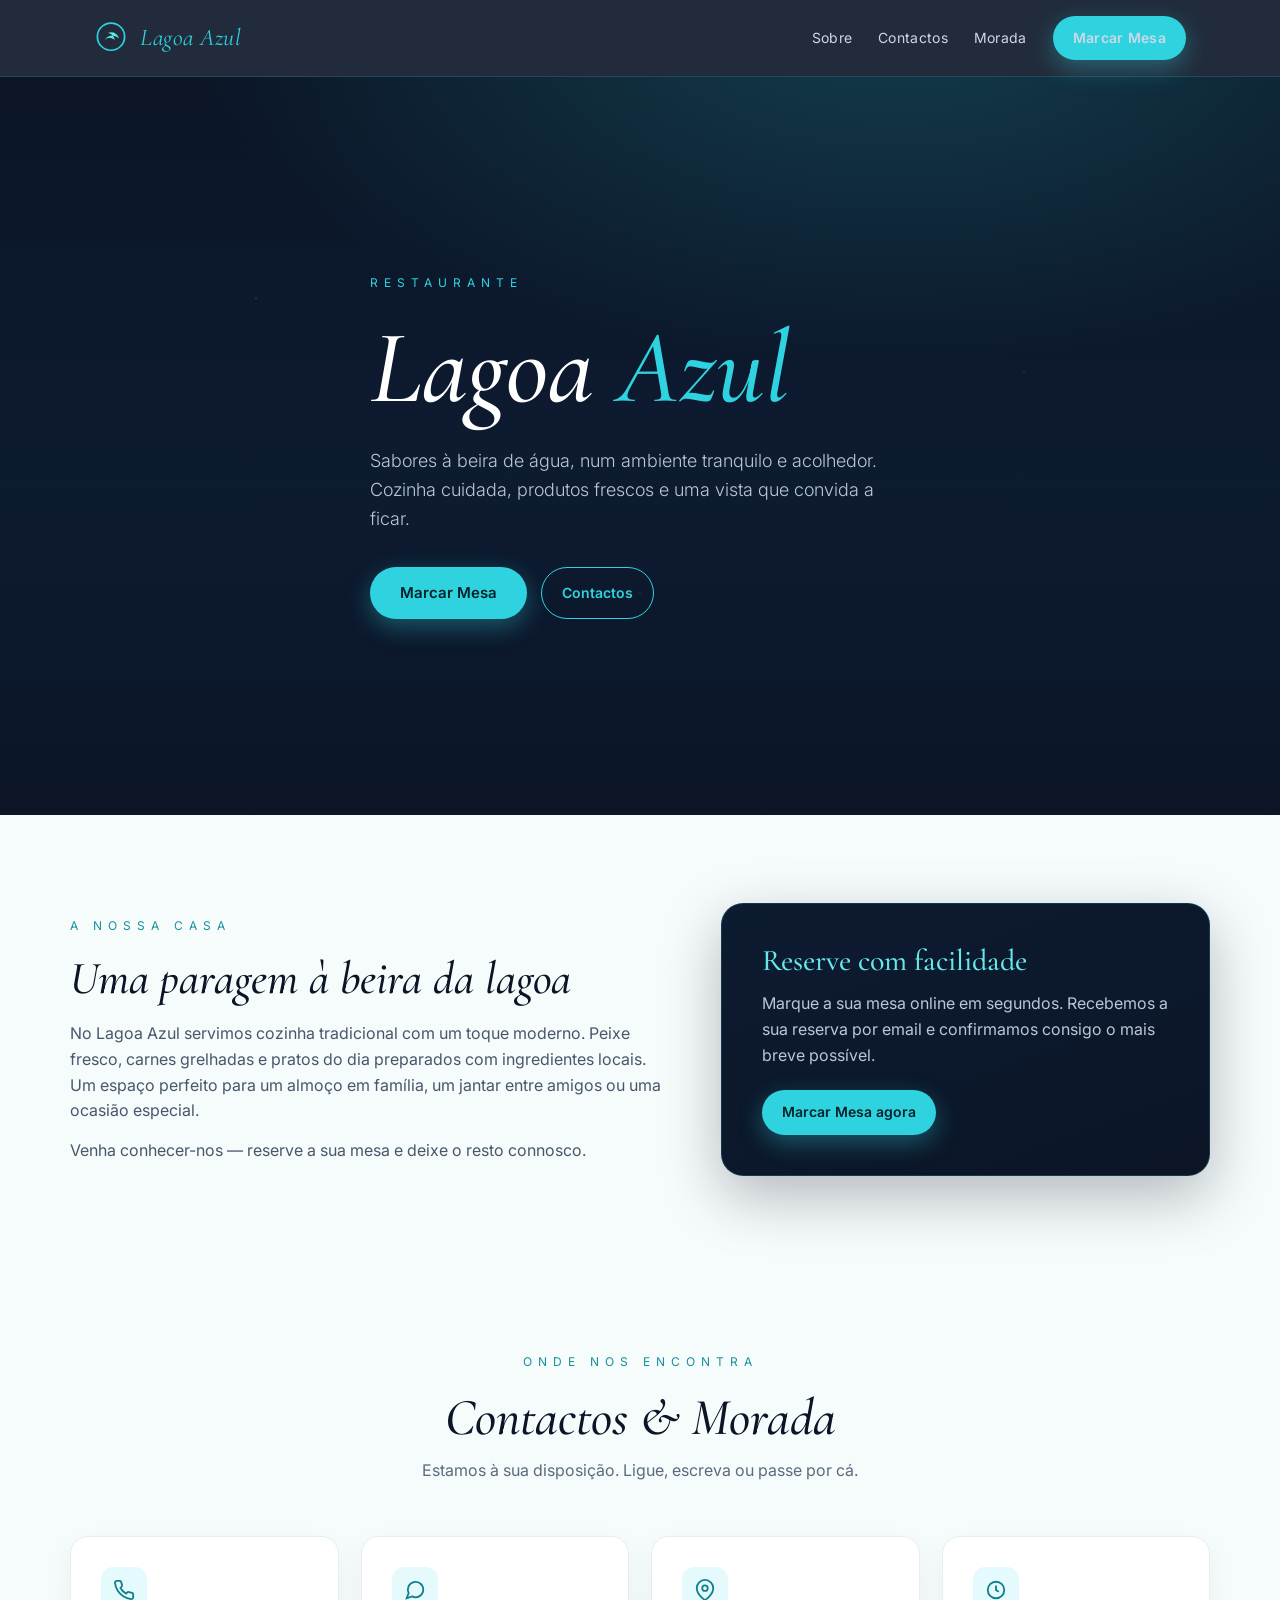
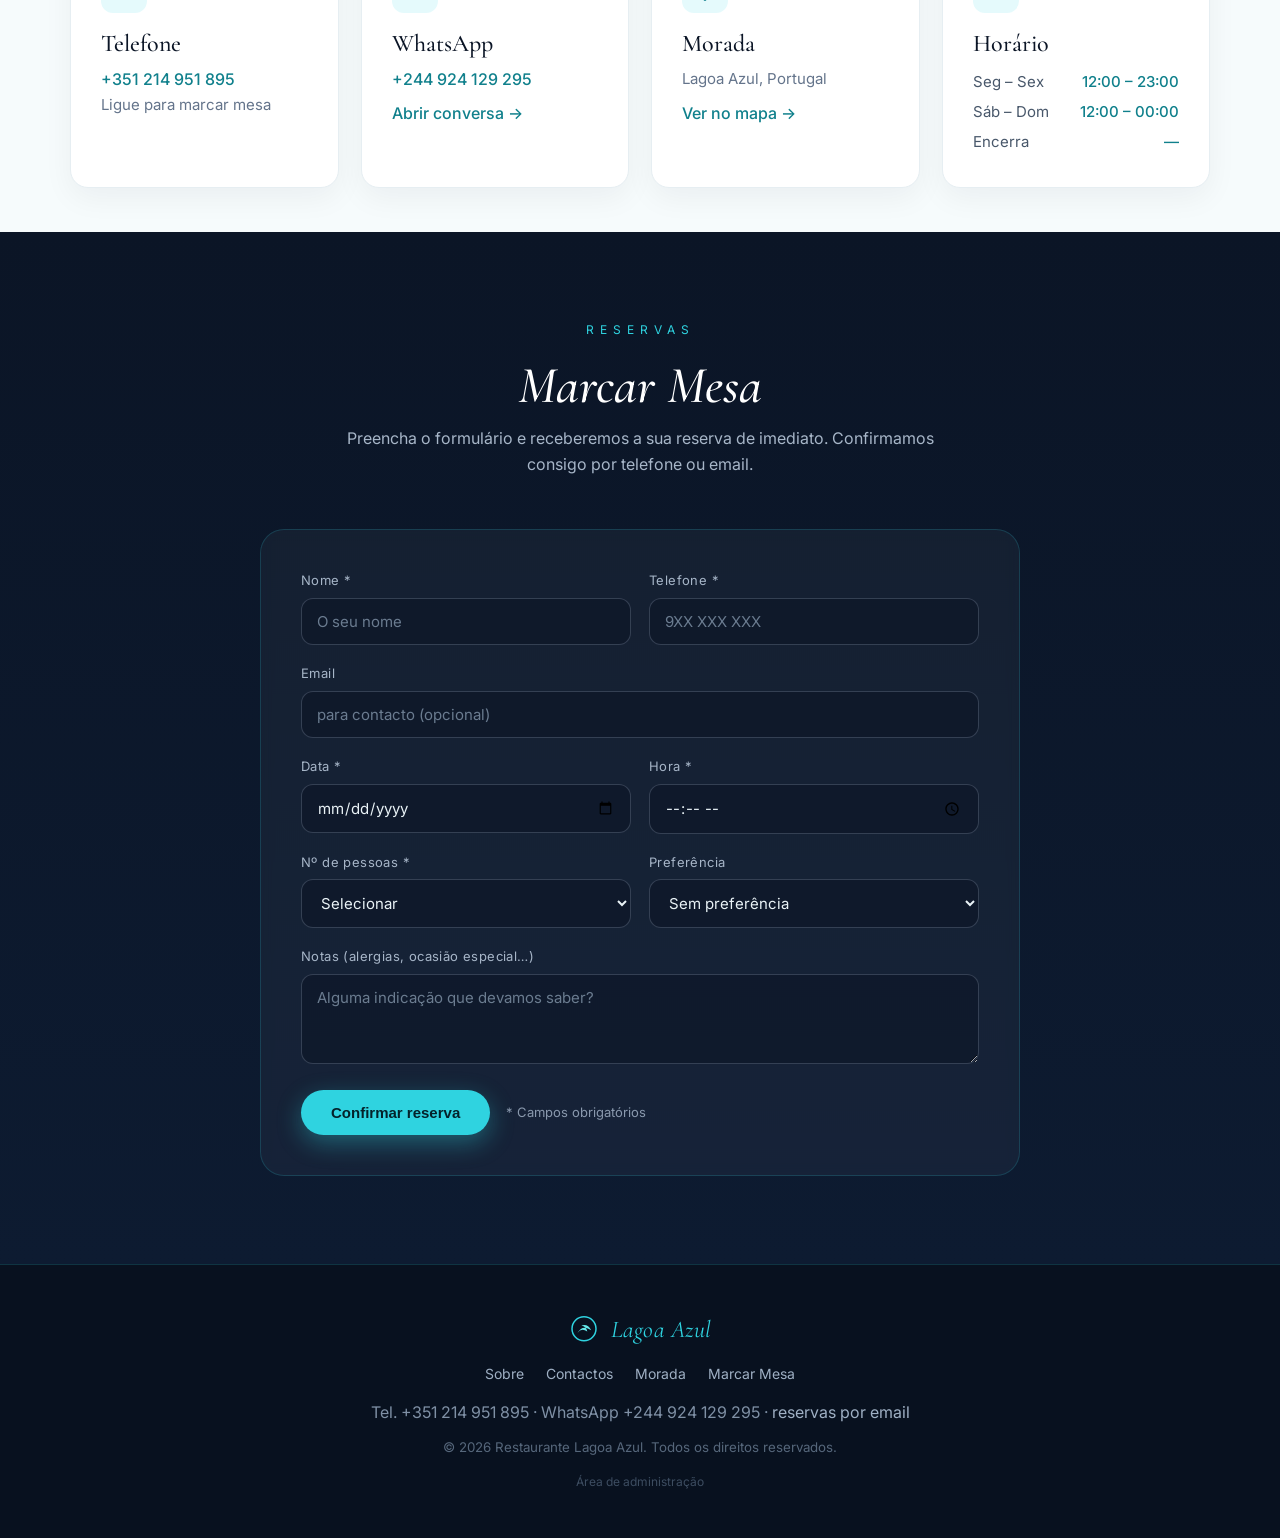
==== index.html @ 48725ce4 "Separate phone (reservations) and WhatsApp contacts - Telefone: +351 214 951 895 (ligar para marcar " ====
<!DOCTYPE html>
<html lang="pt">
<head>
  <meta charset="utf-8">
  <meta name="viewport" content="width=device-width, initial-scale=1">
  <title>Lagoa Azul · Restaurante</title>
  <meta name="description" content="Restaurante Lagoa Azul — cozinha, contactos, morada e reserva de mesa online.">
  <link rel="preconnect" href="https://fonts.googleapis.com">
  <link rel="preconnect" href="https://fonts.gstatic.com" crossorigin>
  <link href="https://fonts.googleapis.com/css2?family=Cormorant+Garamond:ital,wght@0,400;0,500;0,600;1,400;1,500&family=Inter:wght@300;400;500;600&display=swap" rel="stylesheet">
  <style>
    :root {
      --navy: #0b1526;
      --navy-2: #10203a;
      --cyan: #2fd3e0;
      --cyan-soft: #64e9eb;
      --slate: #8a99ae;
      --paper: #f6fbfc;
      --ink: #0b1526;
      --line: rgba(47, 211, 224, 0.18);
      --shadow: 0 20px 60px rgba(3, 12, 26, 0.28);
    }
    * { margin: 0; padding: 0; box-sizing: border-box; }
    html { scroll-behavior: smooth; }
    body {
      font-family: 'Inter', -apple-system, BlinkMacSystemFont, sans-serif;
      color: var(--ink);
      background: var(--paper);
      line-height: 1.6;
      -webkit-font-smoothing: antialiased;
    }
    h1, h2, h3 { font-family: 'Cormorant Garamond', Georgia, serif; font-weight: 500; line-height: 1.1; }
    a { color: inherit; }
    img { max-width: 100%; display: block; }

    /* Header / nav */
    header {
      position: sticky; top: 0; z-index: 50;
      background: rgba(11, 21, 38, 0.9);
      backdrop-filter: blur(10px);
      border-bottom: 1px solid var(--line);
    }
    .nav {
      max-width: 1140px; margin: 0 auto; padding: 16px 24px;
      display: flex; align-items: center; justify-content: space-between; gap: 16px;
    }
    .brand { display: flex; align-items: center; gap: 12px; color: #fff; text-decoration: none; }
    .brand .mark { width: 34px; height: 34px; flex: none; }
    .brand .name { font-family: 'Cormorant Garamond', serif; font-style: italic; font-size: 24px; color: var(--cyan); letter-spacing: .5px; }
    .nav-links { display: flex; align-items: center; gap: 26px; }
    .nav-links a { color: #cdd8e6; text-decoration: none; font-size: 14px; letter-spacing: .3px; transition: color .2s; }
    .nav-links a:hover { color: var(--cyan-soft); }
    .btn {
      display: inline-flex; align-items: center; justify-content: center; gap: 8px;
      background: var(--cyan); color: #04222a; text-decoration: none;
      padding: 11px 20px; border-radius: 999px; font-weight: 600; font-size: 14px;
      border: none; cursor: pointer; transition: transform .15s ease, box-shadow .2s ease;
      box-shadow: 0 8px 24px rgba(47, 211, 224, 0.35);
    }
    .btn:hover { transform: translateY(-1px); box-shadow: 0 12px 30px rgba(47, 211, 224, 0.45); }
    .btn.ghost { background: transparent; color: var(--cyan); border: 1px solid var(--cyan); box-shadow: none; }
    .nav-toggle { display: none; background: none; border: 0; color: #fff; cursor: pointer; }

    /* Hero */
    .hero {
      position: relative; min-height: 82vh; display: flex; align-items: center;
      color: #eaf3f7; overflow: hidden;
      background:
        radial-gradient(1200px 600px at 70% -10%, rgba(47, 211, 224, 0.22), transparent 60%),
        linear-gradient(180deg, #0b1526 0%, #0d1b31 55%, #0b1526 100%);
    }
    .hero::after {
      content: ""; position: absolute; inset: 0; opacity: .5;
      background:
        radial-gradient(2px 2px at 20% 30%, rgba(255,255,255,.25), transparent),
        radial-gradient(2px 2px at 80% 40%, rgba(255,255,255,.18), transparent),
        radial-gradient(1.5px 1.5px at 50% 70%, rgba(100,233,235,.3), transparent);
    }
    .hero-inner { position: relative; z-index: 2; max-width: 1140px; margin: 0 auto; padding: 80px 24px; }
    .kicker { text-transform: uppercase; letter-spacing: 6px; font-size: 12px; color: var(--cyan); margin-bottom: 18px; }
    .hero h1 { font-size: clamp(48px, 9vw, 104px); font-style: italic; color: #fff; }
    .hero h1 span { color: var(--cyan); }
    .hero p { max-width: 540px; margin: 22px 0 34px; color: #b9c7d8; font-size: 18px; font-weight: 300; }
    .hero-actions { display: flex; gap: 14px; flex-wrap: wrap; }

    /* Sections */
    section { padding: 88px 24px; }
    .wrap { max-width: 1140px; margin: 0 auto; }
    .section-title { text-align: center; margin-bottom: 12px; }
    .section-title .kicker { color: #17919c; }
    .section-title h2 { font-size: clamp(34px, 5vw, 52px); font-style: italic; }
    .section-sub { text-align: center; color: #5b6b7d; max-width: 620px; margin: 0 auto 52px; }

    /* About */
    .about { display: grid; grid-template-columns: 1.1fr .9fr; gap: 54px; align-items: center; }
    .about-card {
      background: linear-gradient(160deg, #0d1b31, #0b1526); color: #dbe6f0;
      border-radius: 22px; padding: 40px; box-shadow: var(--shadow); border: 1px solid var(--line);
    }
    .about-card h3 { color: var(--cyan-soft); font-size: 30px; margin-bottom: 14px; }
    .about p { color: #48576a; }
    .about h2 { font-size: clamp(30px, 4.5vw, 46px); font-style: italic; margin-bottom: 18px; }

    /* Info cards (contactos / morada / horário) */
    .cards { display: grid; grid-template-columns: repeat(4, 1fr); gap: 22px; }
    .card {
      background: #fff; border: 1px solid #e6eef2; border-radius: 18px; padding: 30px;
      box-shadow: 0 10px 30px rgba(11, 21, 38, 0.05); transition: transform .2s, box-shadow .2s;
    }
    .card:hover { transform: translateY(-4px); box-shadow: 0 18px 40px rgba(11, 21, 38, 0.1); }
    .card .ic {
      width: 46px; height: 46px; border-radius: 12px; display: grid; place-items: center;
      background: rgba(47, 211, 224, 0.12); color: #10808c; margin-bottom: 18px;
    }
    .card h3 { font-size: 24px; margin-bottom: 10px; color: var(--ink); }
    .card a { color: #10808c; text-decoration: none; font-weight: 500; }
    .card a:hover { text-decoration: underline; }
    .card .muted { color: #64748b; font-size: 15px; }
    .hours-row { display: flex; justify-content: space-between; font-size: 15px; color: #48576a; padding: 3px 0; }
    .hours-row span:last-child { color: #10808c; font-weight: 500; }

    /* Reservation */
    #reservar { background: linear-gradient(180deg, #0b1526, #0d1b31); color: #eaf3f7; }
    #reservar .section-title h2 { color: #fff; }
    #reservar .section-title .kicker { color: var(--cyan); }
    #reservar .section-sub { color: #a7b6c8; }
    .form-shell {
      max-width: 760px; margin: 0 auto; background: rgba(255,255,255,0.04);
      border: 1px solid var(--line); border-radius: 24px; padding: 40px; backdrop-filter: blur(6px);
    }
    .grid-2 { display: grid; grid-template-columns: 1fr 1fr; gap: 18px; }
    .field { margin-bottom: 18px; }
    .field label { display: block; font-size: 13px; letter-spacing: .4px; color: #a7b6c8; margin-bottom: 7px; }
    .field input, .field select, .field textarea {
      width: 100%; padding: 13px 15px; border-radius: 12px; border: 1px solid rgba(138,153,174,.3);
      background: rgba(11, 21, 38, 0.55); color: #eaf3f7; font-family: inherit; font-size: 15px;
      transition: border-color .2s, box-shadow .2s;
    }
    .field input:focus, .field select:focus, .field textarea:focus {
      outline: none; border-color: var(--cyan); box-shadow: 0 0 0 3px rgba(47,211,224,.15);
    }
    .field textarea { resize: vertical; min-height: 90px; }
    .field input::placeholder, .field textarea::placeholder { color: #6b7c90; }
    .field select option { color: #0b1526; }
    .form-actions { margin-top: 8px; display: flex; align-items: center; gap: 16px; flex-wrap: wrap; }
    .btn.block { padding: 14px 30px; font-size: 15px; }
    .form-note { font-size: 13px; color: #8a99ae; }
    .form-msg { margin-top: 18px; padding: 14px 18px; border-radius: 12px; font-size: 14px; display: none; }
    .form-msg.ok { display: block; background: rgba(47,211,224,.12); border: 1px solid rgba(47,211,224,.4); color: #b8f4f8; }
    .form-msg.err { display: block; background: rgba(255,138,128,.1); border: 1px solid rgba(255,138,128,.4); color: #ffb4ab; }

    /* Footer */
    footer { background: #08111f; color: #7f90a5; padding: 46px 24px; text-align: center; border-top: 1px solid var(--line); }
    footer .brand { justify-content: center; margin-bottom: 14px; }
    footer .fnav { display: flex; gap: 22px; justify-content: center; flex-wrap: wrap; margin: 14px 0; }
    footer .fnav a { color: #9fb0c4; text-decoration: none; font-size: 14px; }
    footer .fnav a:hover { color: var(--cyan-soft); }
    footer small { display: block; margin-top: 12px; color: #56677b; }
    footer .admin-link { color: #3d4d61; font-size: 12px; text-decoration: none; }

    @media (max-width: 1080px) {
      .cards { grid-template-columns: repeat(2, 1fr); }
    }
    @media (max-width: 880px) {
      .about { grid-template-columns: 1fr; }
      .cards { grid-template-columns: 1fr; }
      .nav-links { display: none; }
      .nav-toggle { display: block; }
      .nav-links.open {
        display: flex; position: absolute; top: 66px; left: 0; right: 0; flex-direction: column;
        gap: 18px; padding: 22px 24px; background: rgba(11,21,38,.98); border-bottom: 1px solid var(--line);
      }
      .grid-2 { grid-template-columns: 1fr; }
      section { padding: 64px 20px; }
    }
  </style>
</head>
<body>
  <header>
    <nav class="nav">
      <a class="brand" href="#top" aria-label="Lagoa Azul">
        <svg class="mark" viewBox="0 0 100 100" xmlns="http://www.w3.org/2000/svg" aria-hidden="true">
          <circle cx="50" cy="46" r="40" fill="none" stroke="#2fd3e0" stroke-width="5"></circle>
          <path d="M28 60 q18 -30 46 -9 q-11 -23 -33 -16 q17 3 20 20 q-20 -13 -33 5z" fill="#64e9eb"></path>
        </svg>
        <span class="name">Lagoa Azul</span>
      </a>
      <div class="nav-links" id="navLinks">
        <a href="#sobre">Sobre</a>
        <a href="#contactos">Contactos</a>
        <a href="#morada">Morada</a>
        <a class="btn" href="#reservar">Marcar Mesa</a>
      </div>
      <button class="nav-toggle" id="navToggle" aria-label="Menu">
        <svg width="26" height="26" viewBox="0 0 24 24" fill="none" stroke="currentColor" stroke-width="2"><path d="M3 6h18M3 12h18M3 18h18"/></svg>
      </button>
    </nav>
  </header>

  <a id="top"></a>

  <!-- Hero -->
  <div class="hero">
    <div class="hero-inner">
      <div class="kicker">Restaurante</div>
      <h1>Lagoa <span>Azul</span></h1>
      <p>Sabores à beira de água, num ambiente tranquilo e acolhedor. Cozinha cuidada, produtos frescos e uma vista que convida a ficar.</p>
      <div class="hero-actions">
        <a class="btn block" href="#reservar">Marcar Mesa</a>
        <a class="btn ghost" href="#contactos">Contactos</a>
      </div>
    </div>
  </div>

  <!-- Sobre -->
  <section id="sobre">
    <div class="wrap about">
      <div>
        <div class="kicker" style="color:#17919c;">A nossa casa</div>
        <h2>Uma paragem à beira da lagoa</h2>
        <p>No Lagoa Azul servimos cozinha tradicional com um toque moderno. Peixe fresco, carnes grelhadas e pratos do dia preparados com ingredientes locais. Um espaço perfeito para um almoço em família, um jantar entre amigos ou uma ocasião especial.</p>
        <p style="margin-top:14px;">Venha conhecer-nos — reserve a sua mesa e deixe o resto connosco.</p>
      </div>
      <div class="about-card">
        <h3>Reserve com facilidade</h3>
        <p style="color:#b9c7d8;">Marque a sua mesa online em segundos. Recebemos a sua reserva por email e confirmamos consigo o mais breve possível.</p>
        <a class="btn" style="margin-top:22px;" href="#reservar">Marcar Mesa agora</a>
      </div>
    </div>
  </section>

  <!-- Contactos + Morada + Horário -->
  <section id="contactos" style="padding-bottom:44px;">
    <div class="wrap">
      <div class="section-title">
        <div class="kicker">Onde nos encontra</div>
        <h2>Contactos &amp; Morada</h2>
      </div>
      <p class="section-sub">Estamos à sua disposição. Ligue, escreva ou passe por cá.</p>
      <div class="cards">
        <div class="card">
          <div class="ic"><svg width="22" height="22" viewBox="0 0 24 24" fill="none" stroke="currentColor" stroke-width="2"><path d="M22 16.9v3a2 2 0 0 1-2.2 2 19.8 19.8 0 0 1-8.6-3 19.5 19.5 0 0 1-6-6 19.8 19.8 0 0 1-3-8.6A2 2 0 0 1 4.1 2h3a2 2 0 0 1 2 1.7c.1.9.4 1.8.7 2.7a2 2 0 0 1-.5 2.1L8.1 9.9a16 16 0 0 0 6 6l1.4-1.2a2 2 0 0 1 2.1-.5c.9.3 1.8.6 2.7.7a2 2 0 0 1 1.7 2z"/></svg></div>
          <h3>Telefone</h3>
          <p><a href="tel:+351214951895">+351 214 951 895</a></p>
          <p class="muted">Ligue para marcar mesa</p>
        </div>
        <div class="card">
          <div class="ic"><svg width="22" height="22" viewBox="0 0 24 24" fill="none" stroke="currentColor" stroke-width="2"><path d="M21 11.5a8.4 8.4 0 0 1-12.2 7.5L3 21l2.1-5.6A8.4 8.4 0 1 1 21 11.5z"/></svg></div>
          <h3>WhatsApp</h3>
          <p><a href="https://wa.me/244924129295" target="_blank" rel="noopener">+244 924 129 295</a></p>
          <p style="margin-top:8px;"><a href="https://wa.me/244924129295?text=Ol%C3%A1%2C%20gostaria%20de%20marcar%20uma%20mesa%20no%20Lagoa%20Azul." target="_blank" rel="noopener">Abrir conversa →</a></p>
        </div>
        <div class="card" id="morada">
          <div class="ic"><svg width="22" height="22" viewBox="0 0 24 24" fill="none" stroke="currentColor" stroke-width="2"><path d="M21 10c0 7-9 13-9 13s-9-6-9-13a9 9 0 0 1 18 0z"/><circle cx="12" cy="10" r="3"/></svg></div>
          <h3>Morada</h3>
          <p class="muted" id="addressText">Lagoa Azul, Portugal</p>
          <p style="margin-top:10px;"><a id="mapLink" href="https://www.google.com/maps/search/?api=1&query=Restaurante+Lagoa+Azul" target="_blank" rel="noopener">Ver no mapa →</a></p>
        </div>
        <div class="card">
          <div class="ic"><svg width="22" height="22" viewBox="0 0 24 24" fill="none" stroke="currentColor" stroke-width="2"><circle cx="12" cy="12" r="9"/><path d="M12 7v5l3 2"/></svg></div>
          <h3>Horário</h3>
          <div class="hours-row"><span>Seg – Sex</span><span>12:00 – 23:00</span></div>
          <div class="hours-row"><span>Sáb – Dom</span><span>12:00 – 00:00</span></div>
          <div class="hours-row"><span>Encerra</span><span>—</span></div>
        </div>
      </div>
    </div>
  </section>

  <!-- Reservar -->
  <section id="reservar">
    <div class="wrap">
      <div class="section-title">
        <div class="kicker">Reservas</div>
        <h2>Marcar Mesa</h2>
      </div>
      <p class="section-sub">Preencha o formulário e receberemos a sua reserva de imediato. Confirmamos consigo por telefone ou email.</p>
      <div class="form-shell">
        <form id="reservaForm" novalidate>
          <div class="grid-2">
            <div class="field">
              <label for="nome">Nome *</label>
              <input type="text" id="nome" name="Nome" placeholder="O seu nome" required>
            </div>
            <div class="field">
              <label for="telefone">Telefone *</label>
              <input type="tel" id="telefone" name="Telefone" placeholder="9XX XXX XXX" required>
            </div>
          </div>
          <div class="field">
            <label for="email">Email</label>
            <input type="email" id="email" name="Email" placeholder="para contacto (opcional)">
          </div>
          <div class="grid-2">
            <div class="field">
              <label for="data">Data *</label>
              <input type="date" id="data" name="Data" required>
            </div>
            <div class="field">
              <label for="hora">Hora *</label>
              <input type="time" id="hora" name="Hora" required>
            </div>
          </div>
          <div class="grid-2">
            <div class="field">
              <label for="pessoas">Nº de pessoas *</label>
              <select id="pessoas" name="Pessoas" required>
                <option value="" disabled selected>Selecionar</option>
                <option>1</option><option>2</option><option>3</option><option>4</option>
                <option>5</option><option>6</option><option>7</option><option>8</option>
                <option>9</option><option>10</option><option>Mais de 10</option>
              </select>
            </div>
            <div class="field">
              <label for="zona">Preferência</label>
              <select id="zona" name="Preferencia">
                <option value="Sem preferência">Sem preferência</option>
                <option>Interior</option>
                <option>Esplanada / exterior</option>
              </select>
            </div>
          </div>
          <div class="field">
            <label for="notas">Notas (alergias, ocasião especial…)</label>
            <textarea id="notas" name="Notas" placeholder="Alguma indicação que devamos saber?"></textarea>
          </div>
          <div class="form-actions">
            <button type="submit" class="btn block" id="submitBtn">Confirmar reserva</button>
            <span class="form-note">* Campos obrigatórios</span>
          </div>
          <div class="form-msg" id="formMsg" role="status" aria-live="polite"></div>
        </form>
      </div>
    </div>
  </section>

  <footer>
    <div class="brand">
      <svg class="mark" style="width:30px;height:30px;" viewBox="0 0 100 100" xmlns="http://www.w3.org/2000/svg" aria-hidden="true">
        <circle cx="50" cy="46" r="40" fill="none" stroke="#2fd3e0" stroke-width="5"></circle>
        <path d="M28 60 q18 -30 46 -9 q-11 -23 -33 -16 q17 3 20 20 q-20 -13 -33 5z" fill="#64e9eb"></path>
      </svg>
      <span class="name">Lagoa Azul</span>
    </div>
    <div class="fnav">
      <a href="#sobre">Sobre</a>
      <a href="#contactos">Contactos</a>
      <a href="#morada">Morada</a>
      <a href="#reservar">Marcar Mesa</a>
    </div>
    <p>Tel. +351 214 951 895 · WhatsApp +244 924 129 295 · <a id="footerMail" href="#" style="color:#9fb0c4;text-decoration:none;">reservas por email</a></p>
    <small>© <span id="year"></span> Restaurante Lagoa Azul. Todos os direitos reservados.</small>
    <small><a class="admin-link" href="admin/">Área de administração</a></small>
  </footer>

  <script>
    // ---- Config -------------------------------------------------------------
    // Email de destino das reservas. O valor por defeito abaixo é o que vale
    // para TODOS os clientes. A página /admin pode guardar uma alteração
    // apenas neste browser (localStorage).
    var DEFAULT_RESERVATION_EMAIL = 'mariavcotter@gmail.com';

    function getReservationEmail() {
      try {
        var saved = localStorage.getItem('lagoaazul_reservation_email');
        if (saved && /\S+@\S+\.\S+/.test(saved)) return saved;
      } catch (e) {}
      return DEFAULT_RESERVATION_EMAIL;
    }

    // ---- Nav ----------------------------------------------------------------
    document.getElementById('navToggle').addEventListener('click', function () {
      document.getElementById('navLinks').classList.toggle('open');
    });
    document.querySelectorAll('#navLinks a').forEach(function (a) {
      a.addEventListener('click', function () {
        document.getElementById('navLinks').classList.remove('open');
      });
    });

    document.getElementById('year').textContent = new Date().getFullYear();
    document.getElementById('footerMail').href = 'mailto:' + getReservationEmail();

    // Data mínima = hoje
    var dataInput = document.getElementById('data');
    var today = new Date();
    var yyyy = today.getFullYear();
    var mm = String(today.getMonth() + 1).padStart(2, '0');
    var dd = String(today.getDate()).padStart(2, '0');
    dataInput.min = yyyy + '-' + mm + '-' + dd;

    // ---- Reserva form -------------------------------------------------------
    var form = document.getElementById('reservaForm');
    var msg = document.getElementById('formMsg');
    var submitBtn = document.getElementById('submitBtn');

    function showMsg(text, type) {
      msg.textContent = text;
      msg.className = 'form-msg ' + type;
    }

    form.addEventListener('submit', async function (e) {
      e.preventDefault();
      if (!form.checkValidity()) {
        form.reportValidity();
        return;
      }

      var email = getReservationEmail();
      var payload = {
        Nome: form.Nome.value.trim(),
        Telefone: form.Telefone.value.trim(),
        Email: form.Email.value.trim() || '(não indicado)',
        Data: form.Data.value,
        Hora: form.Hora.value,
        Pessoas: form.Pessoas.value,
        Preferencia: form.Preferencia.value,
        Notas: form.Notas.value.trim() || '(sem notas)',
        _subject: 'Nova reserva — Lagoa Azul (' + form.Nome.value.trim() + ')',
        _template: 'table',
        _captcha: 'false'
      };

      submitBtn.disabled = true;
      submitBtn.textContent = 'A enviar…';
      showMsg('', '');

      try {
        var res = await fetch('https://formsubmit.co/ajax/' + encodeURIComponent(email), {
          method: 'POST',
          headers: { 'Content-Type': 'application/json', 'Accept': 'application/json' },
          body: JSON.stringify(payload)
        });
        var out = await res.json();
        if (res.ok && (out.success === 'true' || out.success === true)) {
          showMsg('✓ Reserva enviada! Vamos confirmar consigo o mais breve possível. Obrigado.', 'ok');
          form.reset();
        } else {
          showMsg((out.message || 'Não foi possível enviar a reserva agora.') +
            ' Se o problema persistir, ligue para +351 214 951 895.', 'err');
        }
      } catch (err) {
        showMsg('Não foi possível enviar a reserva. Verifique a ligação à internet ou ligue para +351 214 951 895.', 'err');
      } finally {
        submitBtn.disabled = false;
        submitBtn.textContent = 'Confirmar reserva';
      }
    });
  </script>
</body>
</html>
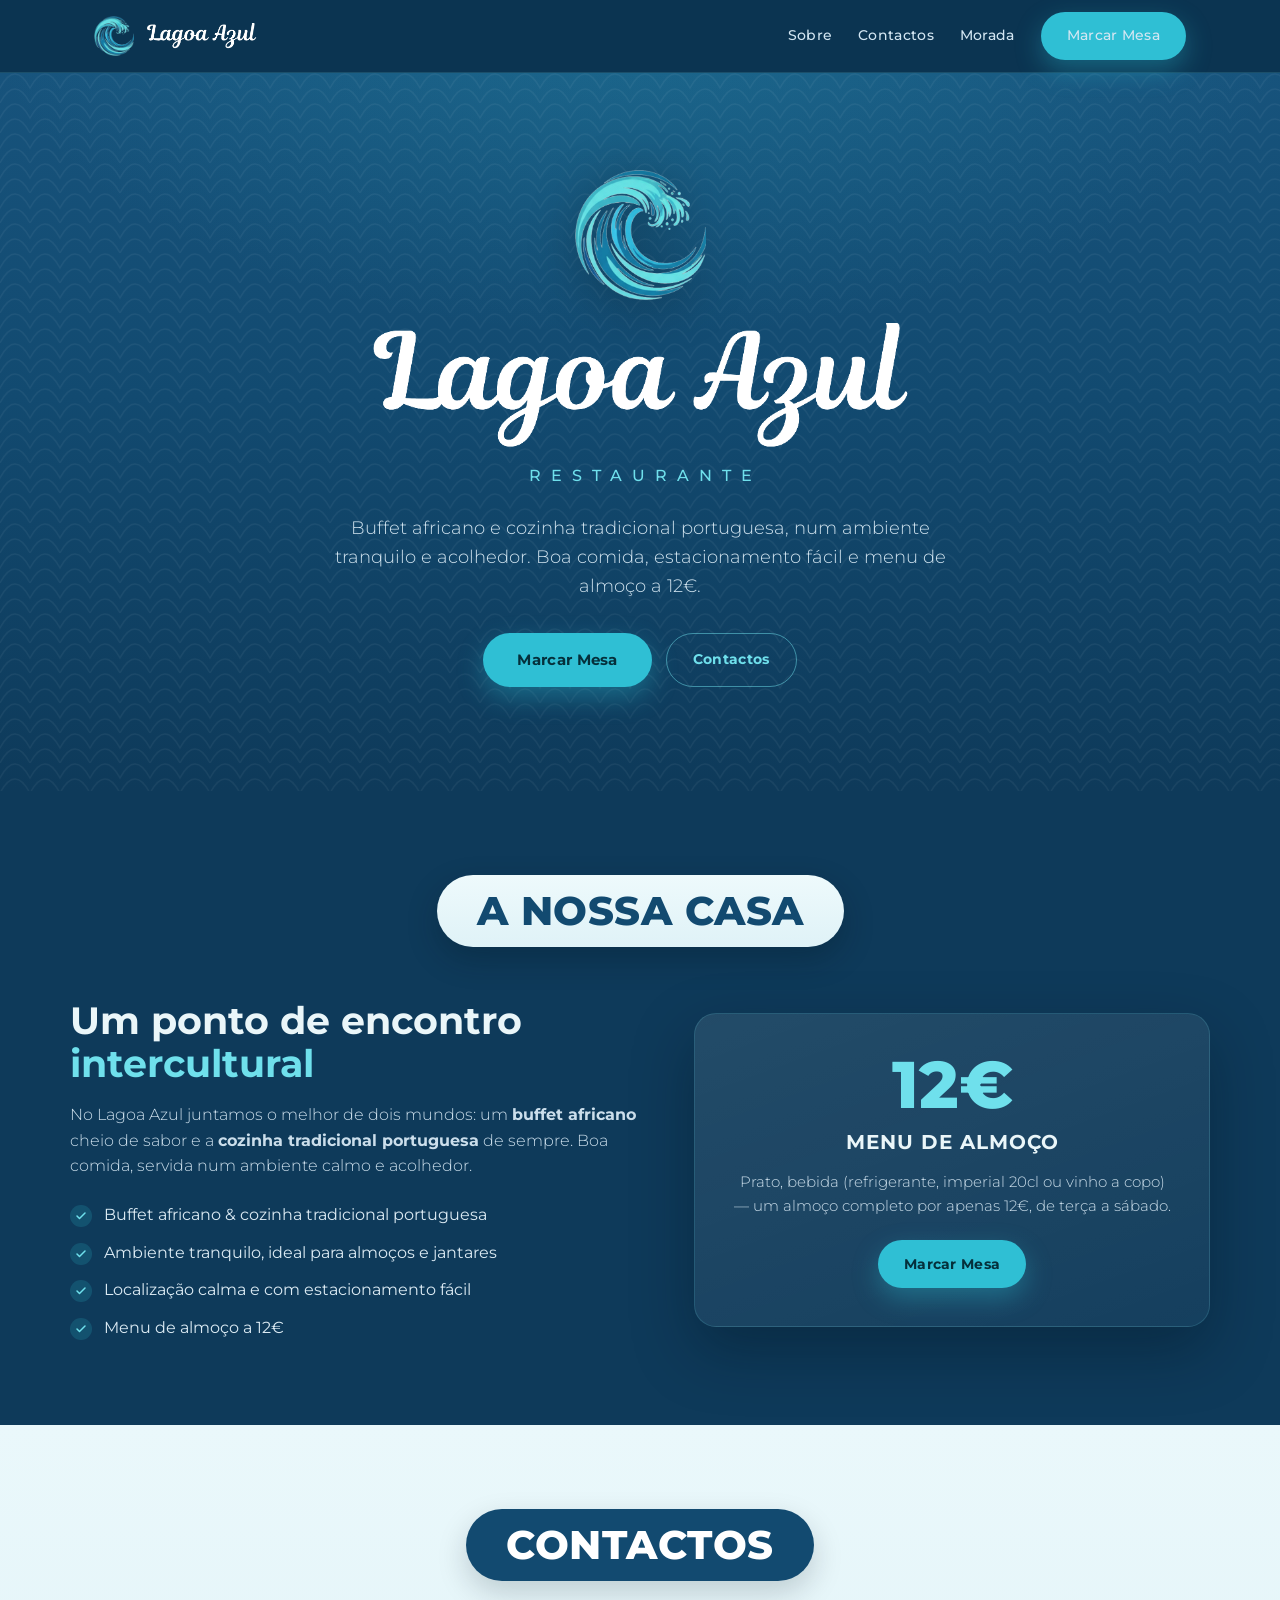
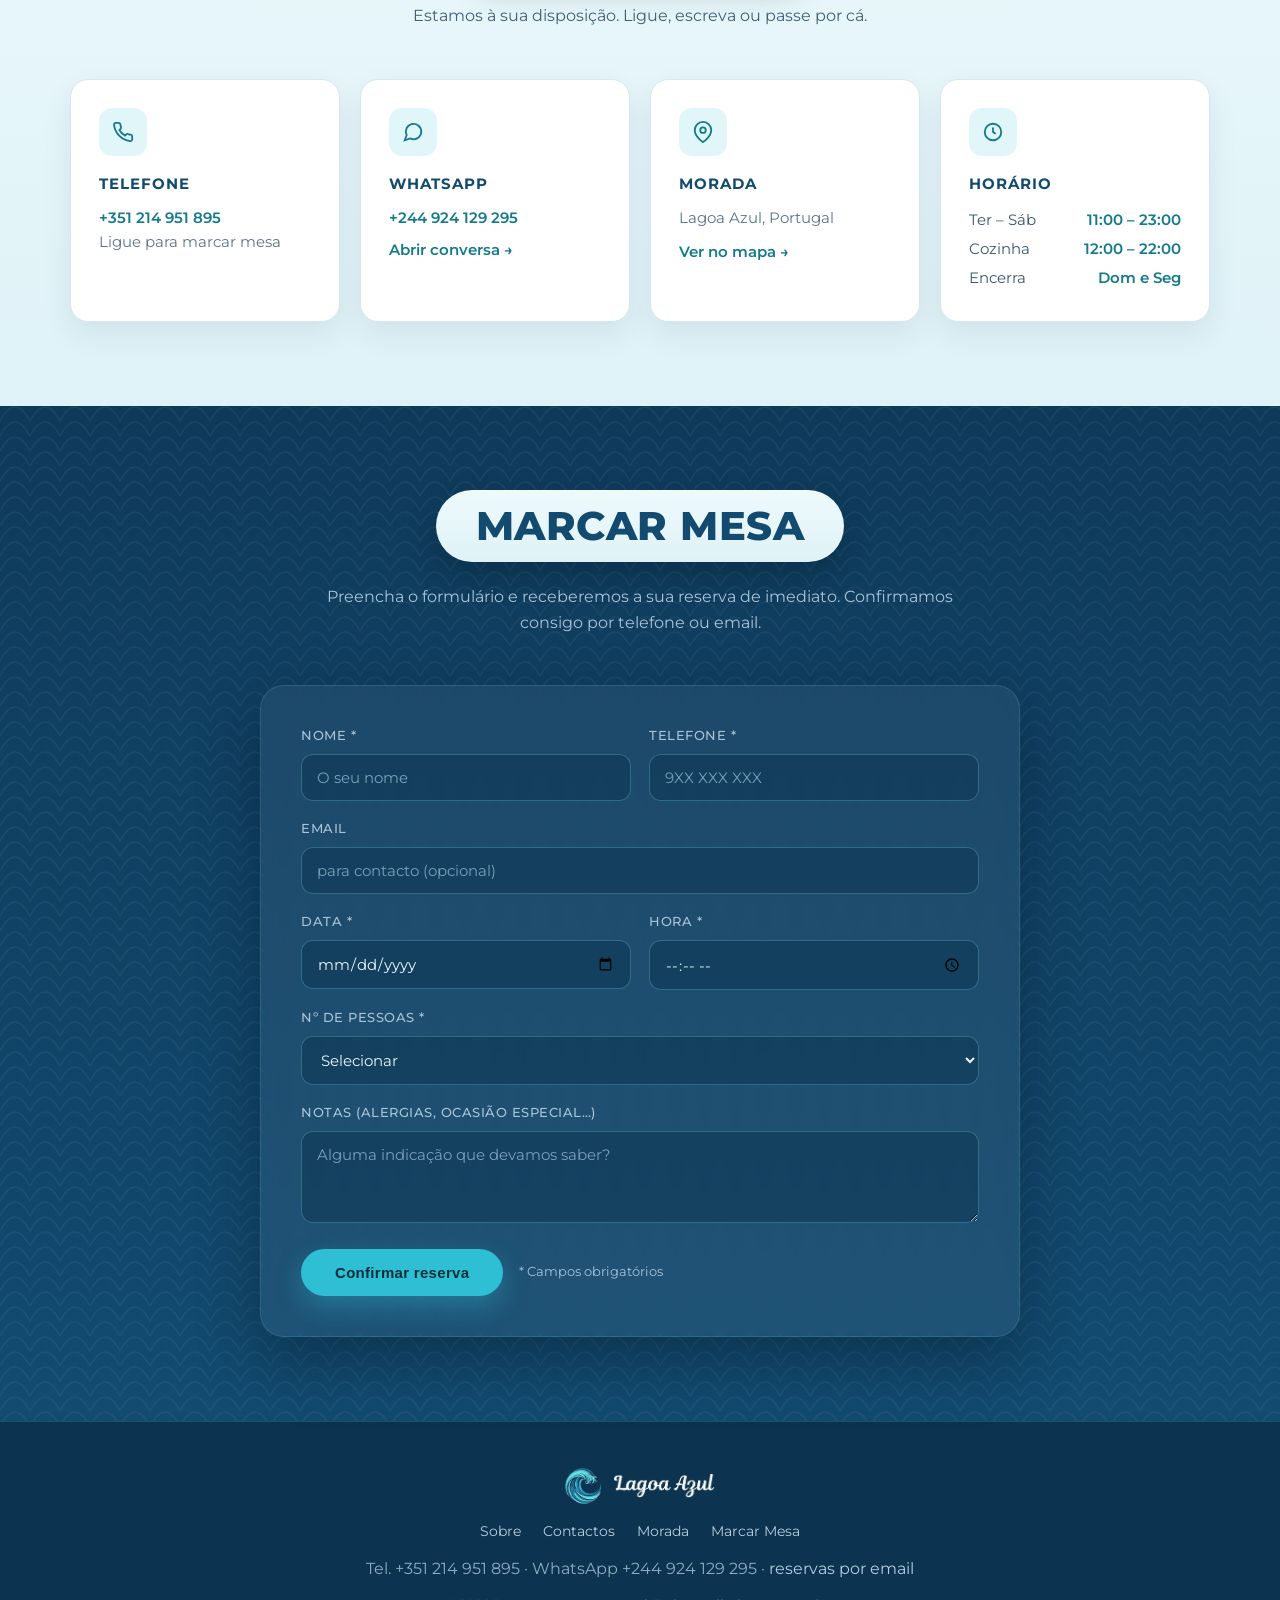
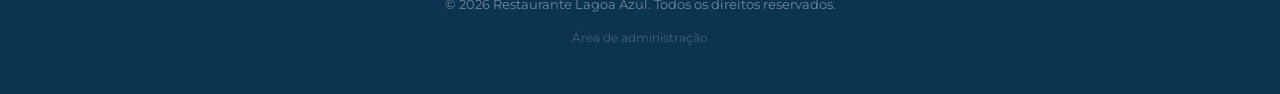
==== commit 8a846f3f: "Redesign site to match Lagoa Azul brand identity - Ocean-blue palette, fish-scale texture and turquo" ====
--- a/index.html
+++ b/index.html
@@ -4,186 +4,191 @@
   <meta charset="utf-8">
   <meta name="viewport" content="width=device-width, initial-scale=1">
   <title>Lagoa Azul · Restaurante</title>
-  <meta name="description" content="Restaurante Lagoa Azul — cozinha, contactos, morada e reserva de mesa online.">
+  <meta name="description" content="Restaurante Lagoa Azul — buffet africano e cozinha tradicional portuguesa. Menu de almoço a 12€, ambiente tranquilo e estacionamento fácil. Reserve a sua mesa online.">
+  <link rel="icon" type="image/png" href="assets/logo.png">
   <link rel="preconnect" href="https://fonts.googleapis.com">
   <link rel="preconnect" href="https://fonts.gstatic.com" crossorigin>
-  <link href="https://fonts.googleapis.com/css2?family=Cormorant+Garamond:ital,wght@0,400;0,500;0,600;1,400;1,500&family=Inter:wght@300;400;500;600&display=swap" rel="stylesheet">
+  <link href="https://fonts.googleapis.com/css2?family=Montserrat:ital,wght@0,300;0,400;0,500;0,600;0,700;0,800;1,400&display=swap" rel="stylesheet">
   <style>
     :root {
-      --navy: #0b1526;
-      --navy-2: #10203a;
-      --cyan: #2fd3e0;
-      --cyan-soft: #64e9eb;
-      --slate: #8a99ae;
-      --paper: #f6fbfc;
-      --ink: #0b1526;
-      --line: rgba(47, 211, 224, 0.18);
-      --shadow: 0 20px 60px rgba(3, 12, 26, 0.28);
+      --blue-900: #0c3450;
+      --blue-800: #0e3a5a;
+      --blue-700: #124a70;
+      --blue-600: #17537c;
+      --teal: #2fbfd4;
+      --teal-soft: #6fe0ec;
+      --cream: #dff2f7;
+      --text: #eaf6f9;
+      --muted: #a9c4d6;
+      --line: rgba(111, 224, 236, 0.16);
+      --scale: url("data:image/svg+xml,%3Csvg xmlns='http://www.w3.org/2000/svg' width='60' height='30' viewBox='0 0 60 30'%3E%3Cg fill='none' stroke='%23ffffff' stroke-opacity='0.05' stroke-width='1.4'%3E%3Cpath d='M0 30 Q15 2 30 30 Q45 2 60 30'/%3E%3Cpath d='M-30 15 Q-15 -13 0 15 Q15 -13 30 15 Q45 -13 60 15 Q75 -13 90 15'/%3E%3C/g%3E%3C/svg%3E");
     }
     * { margin: 0; padding: 0; box-sizing: border-box; }
     html { scroll-behavior: smooth; }
     body {
-      font-family: 'Inter', -apple-system, BlinkMacSystemFont, sans-serif;
-      color: var(--ink);
-      background: var(--paper);
+      font-family: 'Montserrat', -apple-system, BlinkMacSystemFont, sans-serif;
+      color: var(--text);
+      background: var(--blue-800);
       line-height: 1.6;
       -webkit-font-smoothing: antialiased;
     }
-    h1, h2, h3 { font-family: 'Cormorant Garamond', Georgia, serif; font-weight: 500; line-height: 1.1; }
     a { color: inherit; }
     img { max-width: 100%; display: block; }
+    .wrap { max-width: 1140px; margin: 0 auto; }
+
+    /* Buttons */
+    .btn {
+      display: inline-flex; align-items: center; justify-content: center; gap: 8px;
+      background: var(--teal); color: #05303b; text-decoration: none;
+      padding: 13px 26px; border-radius: 999px; font-weight: 700; font-size: 14px; letter-spacing: .3px;
+      border: none; cursor: pointer; transition: transform .15s ease, box-shadow .2s ease, background .2s;
+      box-shadow: 0 10px 26px rgba(47, 191, 212, 0.35);
+    }
+    .btn:hover { transform: translateY(-1px); background: var(--teal-soft); box-shadow: 0 14px 32px rgba(47, 191, 212, 0.45); }
+    .btn.ghost { background: transparent; color: var(--teal-soft); border: 1px solid rgba(111,224,236,.5); box-shadow: none; }
+    .btn.ghost:hover { background: rgba(111,224,236,.1); color: #fff; }
 
     /* Header / nav */
     header {
       position: sticky; top: 0; z-index: 50;
-      background: rgba(11, 21, 38, 0.9);
-      backdrop-filter: blur(10px);
+      background: rgba(12, 52, 80, 0.82);
+      backdrop-filter: blur(12px);
       border-bottom: 1px solid var(--line);
     }
-    .nav {
-      max-width: 1140px; margin: 0 auto; padding: 16px 24px;
-      display: flex; align-items: center; justify-content: space-between; gap: 16px;
-    }
-    .brand { display: flex; align-items: center; gap: 12px; color: #fff; text-decoration: none; }
-    .brand .mark { width: 34px; height: 34px; flex: none; }
-    .brand .name { font-family: 'Cormorant Garamond', serif; font-style: italic; font-size: 24px; color: var(--cyan); letter-spacing: .5px; }
+    .nav { display: flex; align-items: center; justify-content: space-between; gap: 16px; padding: 12px 24px; }
+    .brand { display: flex; align-items: center; gap: 12px; text-decoration: none; }
+    .brand img.mark { height: 40px; width: auto; }
+    .brand img.word { height: 26px; width: auto; }
     .nav-links { display: flex; align-items: center; gap: 26px; }
-    .nav-links a { color: #cdd8e6; text-decoration: none; font-size: 14px; letter-spacing: .3px; transition: color .2s; }
-    .nav-links a:hover { color: var(--cyan-soft); }
-    .btn {
-      display: inline-flex; align-items: center; justify-content: center; gap: 8px;
-      background: var(--cyan); color: #04222a; text-decoration: none;
-      padding: 11px 20px; border-radius: 999px; font-weight: 600; font-size: 14px;
-      border: none; cursor: pointer; transition: transform .15s ease, box-shadow .2s ease;
-      box-shadow: 0 8px 24px rgba(47, 211, 224, 0.35);
-    }
-    .btn:hover { transform: translateY(-1px); box-shadow: 0 12px 30px rgba(47, 211, 224, 0.45); }
-    .btn.ghost { background: transparent; color: var(--cyan); border: 1px solid var(--cyan); box-shadow: none; }
+    .nav-links a { color: #d3e6f2; text-decoration: none; font-size: 13.5px; font-weight: 500; letter-spacing: .3px; transition: color .2s; }
+    .nav-links a:hover { color: var(--teal-soft); }
     .nav-toggle { display: none; background: none; border: 0; color: #fff; cursor: pointer; }
 
     /* Hero */
     .hero {
-      position: relative; min-height: 82vh; display: flex; align-items: center;
-      color: #eaf3f7; overflow: hidden;
-      background:
-        radial-gradient(1200px 600px at 70% -10%, rgba(47, 211, 224, 0.22), transparent 60%),
-        linear-gradient(180deg, #0b1526 0%, #0d1b31 55%, #0b1526 100%);
-    }
-    .hero::after {
-      content: ""; position: absolute; inset: 0; opacity: .5;
-      background:
-        radial-gradient(2px 2px at 20% 30%, rgba(255,255,255,.25), transparent),
-        radial-gradient(2px 2px at 80% 40%, rgba(255,255,255,.18), transparent),
-        radial-gradient(1.5px 1.5px at 50% 70%, rgba(100,233,235,.3), transparent);
-    }
-    .hero-inner { position: relative; z-index: 2; max-width: 1140px; margin: 0 auto; padding: 80px 24px; }
-    .kicker { text-transform: uppercase; letter-spacing: 6px; font-size: 12px; color: var(--cyan); margin-bottom: 18px; }
-    .hero h1 { font-size: clamp(48px, 9vw, 104px); font-style: italic; color: #fff; }
-    .hero h1 span { color: var(--cyan); }
-    .hero p { max-width: 540px; margin: 22px 0 34px; color: #b9c7d8; font-size: 18px; font-weight: 300; }
-    .hero-actions { display: flex; gap: 14px; flex-wrap: wrap; }
+      position: relative; text-align: center; color: var(--text); overflow: hidden;
+      padding: 96px 24px 104px;
+      background: var(--scale), radial-gradient(1100px 560px at 50% -10%, rgba(47,191,212,.20), transparent 60%),
+        linear-gradient(180deg, var(--blue-600) 0%, var(--blue-700) 45%, var(--blue-800) 100%);
+      background-size: 60px 30px, auto, auto;
+    }
+    .hero .mark { height: 132px; margin: 0 auto 22px; filter: drop-shadow(0 8px 24px rgba(0,0,0,.28)); }
+    .hero .wordmark { height: clamp(64px, 12vw, 128px); margin: 0 auto 12px; width: auto; }
+    .hero .restaurante { text-transform: uppercase; letter-spacing: 10px; font-size: clamp(12px, 2.4vw, 16px); color: var(--teal-soft); font-weight: 500; margin-bottom: 26px; padding-left: 10px; }
+    .hero p { max-width: 620px; margin: 0 auto 32px; color: #cfe2ee; font-size: 18px; font-weight: 300; }
+    .hero-actions { display: flex; gap: 14px; flex-wrap: wrap; justify-content: center; }
 
     /* Sections */
-    section { padding: 88px 24px; }
-    .wrap { max-width: 1140px; margin: 0 auto; }
-    .section-title { text-align: center; margin-bottom: 12px; }
-    .section-title .kicker { color: #17919c; }
-    .section-title h2 { font-size: clamp(34px, 5vw, 52px); font-style: italic; }
-    .section-sub { text-align: center; color: #5b6b7d; max-width: 620px; margin: 0 auto 52px; }
-
-    /* About */
-    .about { display: grid; grid-template-columns: 1.1fr .9fr; gap: 54px; align-items: center; }
-    .about-card {
-      background: linear-gradient(160deg, #0d1b31, #0b1526); color: #dbe6f0;
-      border-radius: 22px; padding: 40px; box-shadow: var(--shadow); border: 1px solid var(--line);
-    }
-    .about-card h3 { color: var(--cyan-soft); font-size: 30px; margin-bottom: 14px; }
-    .about p { color: #48576a; }
-    .about h2 { font-size: clamp(30px, 4.5vw, 46px); font-style: italic; margin-bottom: 18px; }
-
-    /* Info cards (contactos / morada / horário) */
-    .cards { display: grid; grid-template-columns: repeat(4, 1fr); gap: 22px; }
+    section { padding: 84px 24px; }
+    .pill-title {
+      display: inline-block; background: linear-gradient(180deg, #eefafc, var(--cream));
+      color: var(--blue-700); font-weight: 800; letter-spacing: .5px;
+      font-size: clamp(24px, 4.4vw, 40px); text-transform: uppercase; line-height: 1.1;
+      padding: 14px 40px; border-radius: 999px; box-shadow: 0 12px 30px rgba(3,20,34,.28);
+    }
+    .center { text-align: center; }
+    .section-sub { color: var(--muted); max-width: 640px; margin: 22px auto 0; }
+
+    /* Sobre */
+    .about { display: grid; grid-template-columns: 1.05fr .95fr; gap: 54px; align-items: center; margin-top: 8px; }
+    .about h2 { font-size: clamp(26px, 3.6vw, 38px); font-weight: 700; line-height: 1.15; margin-bottom: 16px; }
+    .about h2 em { color: var(--teal-soft); font-style: normal; }
+    .about p { color: #cbdeeb; font-weight: 300; }
+    .features { list-style: none; margin-top: 24px; display: grid; gap: 13px; }
+    .features li { position: relative; padding-left: 34px; color: #dbeaf3; font-size: 15.5px; }
+    .features li::before {
+      content: ""; position: absolute; left: 0; top: 2px; width: 22px; height: 22px; border-radius: 50%;
+      background: rgba(47,191,212,.18) url("data:image/svg+xml,%3Csvg xmlns='http://www.w3.org/2000/svg' width='12' height='12' viewBox='0 0 24 24' fill='none' stroke='%236fe0ec' stroke-width='3' stroke-linecap='round' stroke-linejoin='round'%3E%3Cpolyline points='20 6 9 17 4 12'/%3E%3C/svg%3E") center/12px no-repeat;
+    }
+    .price-card {
+      background: linear-gradient(160deg, rgba(255,255,255,.09), rgba(255,255,255,.03));
+      border: 1px solid var(--line); border-radius: 22px; padding: 38px; text-align: center;
+      box-shadow: 0 24px 60px rgba(3,16,28,.35);
+    }
+    .price-card .euro { font-size: 66px; font-weight: 800; color: var(--teal-soft); line-height: 1; }
+    .price-card h3 { font-size: 20px; font-weight: 700; text-transform: uppercase; letter-spacing: 1px; margin: 8px 0 12px; }
+    .price-card p { color: #cbdeeb; font-weight: 300; font-size: 15px; }
+
+    /* Cream section (contactos) */
+    .section-cream { background: linear-gradient(180deg, #eaf8fb, var(--cream)); color: var(--blue-800); }
+    .section-cream .pill-title { background: var(--blue-700); color: #fff; box-shadow: 0 12px 30px rgba(3,20,34,.18); }
+    .section-cream .section-sub { color: #3f6076; }
+    .cards { display: grid; grid-template-columns: repeat(4, 1fr); gap: 20px; margin-top: 50px; }
     .card {
-      background: #fff; border: 1px solid #e6eef2; border-radius: 18px; padding: 30px;
-      box-shadow: 0 10px 30px rgba(11, 21, 38, 0.05); transition: transform .2s, box-shadow .2s;
-    }
-    .card:hover { transform: translateY(-4px); box-shadow: 0 18px 40px rgba(11, 21, 38, 0.1); }
+      background: #fff; border: 1px solid #d5e8ee; border-radius: 18px; padding: 28px;
+      box-shadow: 0 12px 30px rgba(12, 52, 80, 0.08); transition: transform .2s, box-shadow .2s;
+    }
+    .card:hover { transform: translateY(-4px); box-shadow: 0 20px 44px rgba(12, 52, 80, 0.14); }
     .card .ic {
-      width: 46px; height: 46px; border-radius: 12px; display: grid; place-items: center;
-      background: rgba(47, 211, 224, 0.12); color: #10808c; margin-bottom: 18px;
-    }
-    .card h3 { font-size: 24px; margin-bottom: 10px; color: var(--ink); }
-    .card a { color: #10808c; text-decoration: none; font-weight: 500; }
+      width: 48px; height: 48px; border-radius: 13px; display: grid; place-items: center;
+      background: rgba(47,191,212,.14); color: #147a8c; margin-bottom: 16px;
+    }
+    .card h3 { font-size: 15px; font-weight: 700; text-transform: uppercase; letter-spacing: 1px; margin-bottom: 10px; color: var(--blue-700); }
+    .card a { color: #147a8c; text-decoration: none; font-weight: 600; }
     .card a:hover { text-decoration: underline; }
-    .card .muted { color: #64748b; font-size: 15px; }
-    .hours-row { display: flex; justify-content: space-between; font-size: 15px; color: #48576a; padding: 3px 0; }
-    .hours-row span:last-child { color: #10808c; font-weight: 500; }
-
-    /* Reservation */
-    #reservar { background: linear-gradient(180deg, #0b1526, #0d1b31); color: #eaf3f7; }
-    #reservar .section-title h2 { color: #fff; }
-    #reservar .section-title .kicker { color: var(--cyan); }
-    #reservar .section-sub { color: #a7b6c8; }
+    .card p { font-size: 15px; color: #35586c; }
+    .card .muted { color: #5a7488; }
+    .hours-row { display: flex; justify-content: space-between; font-size: 14.5px; color: #35586c; padding: 3px 0; }
+    .hours-row span:last-child { color: #147a8c; font-weight: 600; }
+
+    /* Reservar */
+    #reservar { position: relative; background: var(--scale), linear-gradient(180deg, var(--blue-800), var(--blue-700)); background-size: 60px 30px, auto; }
     .form-shell {
-      max-width: 760px; margin: 0 auto; background: rgba(255,255,255,0.04);
+      max-width: 760px; margin: 50px auto 0; background: rgba(255,255,255,0.05);
       border: 1px solid var(--line); border-radius: 24px; padding: 40px; backdrop-filter: blur(6px);
+      box-shadow: 0 24px 60px rgba(3,16,28,.35);
     }
     .grid-2 { display: grid; grid-template-columns: 1fr 1fr; gap: 18px; }
     .field { margin-bottom: 18px; }
-    .field label { display: block; font-size: 13px; letter-spacing: .4px; color: #a7b6c8; margin-bottom: 7px; }
+    .field label { display: block; font-size: 12.5px; letter-spacing: .5px; text-transform: uppercase; color: var(--muted); margin-bottom: 8px; font-weight: 500; }
     .field input, .field select, .field textarea {
-      width: 100%; padding: 13px 15px; border-radius: 12px; border: 1px solid rgba(138,153,174,.3);
-      background: rgba(11, 21, 38, 0.55); color: #eaf3f7; font-family: inherit; font-size: 15px;
+      width: 100%; padding: 13px 15px; border-radius: 12px; border: 1px solid rgba(111,224,236,.28);
+      background: rgba(12, 52, 80, 0.5); color: var(--text); font-family: inherit; font-size: 15px;
       transition: border-color .2s, box-shadow .2s;
     }
     .field input:focus, .field select:focus, .field textarea:focus {
-      outline: none; border-color: var(--cyan); box-shadow: 0 0 0 3px rgba(47,211,224,.15);
-    }
-    .field textarea { resize: vertical; min-height: 90px; }
-    .field input::placeholder, .field textarea::placeholder { color: #6b7c90; }
-    .field select option { color: #0b1526; }
-    .form-actions { margin-top: 8px; display: flex; align-items: center; gap: 16px; flex-wrap: wrap; }
-    .btn.block { padding: 14px 30px; font-size: 15px; }
-    .form-note { font-size: 13px; color: #8a99ae; }
+      outline: none; border-color: var(--teal); box-shadow: 0 0 0 3px rgba(47,191,212,.18);
+    }
+    .field textarea { resize: vertical; min-height: 92px; }
+    .field input::placeholder, .field textarea::placeholder { color: #79a0b8; }
+    .field select option { color: #0c3450; }
+    .form-actions { margin-top: 6px; display: flex; align-items: center; gap: 16px; flex-wrap: wrap; }
+    .btn.block { padding: 15px 34px; font-size: 15px; }
+    .form-note { font-size: 12.5px; color: var(--muted); }
     .form-msg { margin-top: 18px; padding: 14px 18px; border-radius: 12px; font-size: 14px; display: none; }
-    .form-msg.ok { display: block; background: rgba(47,211,224,.12); border: 1px solid rgba(47,211,224,.4); color: #b8f4f8; }
-    .form-msg.err { display: block; background: rgba(255,138,128,.1); border: 1px solid rgba(255,138,128,.4); color: #ffb4ab; }
+    .form-msg.ok { display: block; background: rgba(47,191,212,.14); border: 1px solid rgba(47,191,212,.45); color: #c7f4fa; }
+    .form-msg.err { display: block; background: rgba(255,138,128,.12); border: 1px solid rgba(255,138,128,.45); color: #ffb4ab; }
 
     /* Footer */
-    footer { background: #08111f; color: #7f90a5; padding: 46px 24px; text-align: center; border-top: 1px solid var(--line); }
-    footer .brand { justify-content: center; margin-bottom: 14px; }
+    footer { background: var(--blue-900); color: #8fabbf; padding: 46px 24px; text-align: center; border-top: 1px solid var(--line); }
+    footer .brand { justify-content: center; margin-bottom: 16px; }
     footer .fnav { display: flex; gap: 22px; justify-content: center; flex-wrap: wrap; margin: 14px 0; }
-    footer .fnav a { color: #9fb0c4; text-decoration: none; font-size: 14px; }
-    footer .fnav a:hover { color: var(--cyan-soft); }
-    footer small { display: block; margin-top: 12px; color: #56677b; }
-    footer .admin-link { color: #3d4d61; font-size: 12px; text-decoration: none; }
-
-    @media (max-width: 1080px) {
-      .cards { grid-template-columns: repeat(2, 1fr); }
-    }
+    footer .fnav a { color: #b7cddc; text-decoration: none; font-size: 14px; }
+    footer .fnav a:hover { color: var(--teal-soft); }
+    footer small { display: block; margin-top: 12px; color: #6d889c; }
+    footer .admin-link { color: #486277; font-size: 12px; text-decoration: none; }
+
+    @media (max-width: 1080px) { .cards { grid-template-columns: repeat(2, 1fr); } }
     @media (max-width: 880px) {
-      .about { grid-template-columns: 1fr; }
-      .cards { grid-template-columns: 1fr; }
+      .about { grid-template-columns: 1fr; gap: 36px; }
       .nav-links { display: none; }
       .nav-toggle { display: block; }
       .nav-links.open {
-        display: flex; position: absolute; top: 66px; left: 0; right: 0; flex-direction: column;
-        gap: 18px; padding: 22px 24px; background: rgba(11,21,38,.98); border-bottom: 1px solid var(--line);
+        display: flex; position: absolute; top: 64px; left: 0; right: 0; flex-direction: column;
+        gap: 18px; padding: 22px 24px; background: rgba(12,52,80,.98); border-bottom: 1px solid var(--line);
       }
       .grid-2 { grid-template-columns: 1fr; }
-      section { padding: 64px 20px; }
+      .cards { grid-template-columns: 1fr; }
+      section { padding: 62px 20px; }
     }
   </style>
 </head>
 <body>
   <header>
-    <nav class="nav">
+    <nav class="nav wrap">
       <a class="brand" href="#top" aria-label="Lagoa Azul">
-        <svg class="mark" viewBox="0 0 100 100" xmlns="http://www.w3.org/2000/svg" aria-hidden="true">
-          <circle cx="50" cy="46" r="40" fill="none" stroke="#2fd3e0" stroke-width="5"></circle>
-          <path d="M28 60 q18 -30 46 -9 q-11 -23 -33 -16 q17 3 20 20 q-20 -13 -33 5z" fill="#64e9eb"></path>
-        </svg>
-        <span class="name">Lagoa Azul</span>
+        <img class="mark" src="assets/logo.png" alt="Lagoa Azul">
+        <img class="word" src="assets/wordmark.png" alt="Lagoa Azul">
       </a>
       <div class="nav-links" id="navLinks">
         <a href="#sobre">Sobre</a>
@@ -201,43 +206,47 @@
 
   <!-- Hero -->
   <div class="hero">
-    <div class="hero-inner">
-      <div class="kicker">Restaurante</div>
-      <h1>Lagoa <span>Azul</span></h1>
-      <p>Sabores à beira de água, num ambiente tranquilo e acolhedor. Cozinha cuidada, produtos frescos e uma vista que convida a ficar.</p>
-      <div class="hero-actions">
-        <a class="btn block" href="#reservar">Marcar Mesa</a>
-        <a class="btn ghost" href="#contactos">Contactos</a>
-      </div>
+    <img class="mark" src="assets/logo.png" alt="Logótipo Lagoa Azul">
+    <img class="wordmark" src="assets/wordmark.png" alt="Lagoa Azul">
+    <div class="restaurante">Restaurante</div>
+    <p>Buffet africano e cozinha tradicional portuguesa, num ambiente tranquilo e acolhedor. Boa comida, estacionamento fácil e menu de almoço a 12€.</p>
+    <div class="hero-actions">
+      <a class="btn block" href="#reservar">Marcar Mesa</a>
+      <a class="btn ghost" href="#contactos">Contactos</a>
     </div>
   </div>
 
   <!-- Sobre -->
   <section id="sobre">
+    <div class="wrap center" style="margin-bottom:52px;">
+      <span class="pill-title">A nossa casa</span>
+    </div>
     <div class="wrap about">
       <div>
-        <div class="kicker" style="color:#17919c;">A nossa casa</div>
-        <h2>Uma paragem à beira da lagoa</h2>
-        <p>No Lagoa Azul servimos cozinha tradicional com um toque moderno. Peixe fresco, carnes grelhadas e pratos do dia preparados com ingredientes locais. Um espaço perfeito para um almoço em família, um jantar entre amigos ou uma ocasião especial.</p>
-        <p style="margin-top:14px;">Venha conhecer-nos — reserve a sua mesa e deixe o resto connosco.</p>
+        <h2>Um ponto de encontro <em>intercultural</em></h2>
+        <p>No Lagoa Azul juntamos o melhor de dois mundos: um <strong>buffet africano</strong> cheio de sabor e a <strong>cozinha tradicional portuguesa</strong> de sempre. Boa comida, servida num ambiente calmo e acolhedor.</p>
+        <ul class="features">
+          <li>Buffet africano &amp; cozinha tradicional portuguesa</li>
+          <li>Ambiente tranquilo, ideal para almoços e jantares</li>
+          <li>Localização calma e com estacionamento fácil</li>
+          <li>Menu de almoço a 12€</li>
+        </ul>
       </div>
-      <div class="about-card">
-        <h3>Reserve com facilidade</h3>
-        <p style="color:#b9c7d8;">Marque a sua mesa online em segundos. Recebemos a sua reserva por email e confirmamos consigo o mais breve possível.</p>
-        <a class="btn" style="margin-top:22px;" href="#reservar">Marcar Mesa agora</a>
+      <div class="price-card">
+        <div class="euro">12€</div>
+        <h3>Menu de almoço</h3>
+        <p>Prato, bebida (refrigerante, imperial 20cl ou vinho a copo) — um almoço completo por apenas 12€, de terça a sábado.</p>
+        <a class="btn" style="margin-top:22px;" href="#reservar">Marcar Mesa</a>
       </div>
     </div>
   </section>
 
   <!-- Contactos + Morada + Horário -->
-  <section id="contactos" style="padding-bottom:44px;">
-    <div class="wrap">
-      <div class="section-title">
-        <div class="kicker">Onde nos encontra</div>
-        <h2>Contactos &amp; Morada</h2>
-      </div>
+  <section id="contactos" class="section-cream">
+    <div class="wrap center">
+      <span class="pill-title">Contactos</span>
       <p class="section-sub">Estamos à sua disposição. Ligue, escreva ou passe por cá.</p>
-      <div class="cards">
+      <div class="cards" style="text-align:left;">
         <div class="card">
           <div class="ic"><svg width="22" height="22" viewBox="0 0 24 24" fill="none" stroke="currentColor" stroke-width="2"><path d="M22 16.9v3a2 2 0 0 1-2.2 2 19.8 19.8 0 0 1-8.6-3 19.5 19.5 0 0 1-6-6 19.8 19.8 0 0 1-3-8.6A2 2 0 0 1 4.1 2h3a2 2 0 0 1 2 1.7c.1.9.4 1.8.7 2.7a2 2 0 0 1-.5 2.1L8.1 9.9a16 16 0 0 0 6 6l1.4-1.2a2 2 0 0 1 2.1-.5c.9.3 1.8.6 2.7.7a2 2 0 0 1 1.7 2z"/></svg></div>
           <h3>Telefone</h3>
@@ -259,9 +268,9 @@
         <div class="card">
           <div class="ic"><svg width="22" height="22" viewBox="0 0 24 24" fill="none" stroke="currentColor" stroke-width="2"><circle cx="12" cy="12" r="9"/><path d="M12 7v5l3 2"/></svg></div>
           <h3>Horário</h3>
-          <div class="hours-row"><span>Seg – Sex</span><span>12:00 – 23:00</span></div>
-          <div class="hours-row"><span>Sáb – Dom</span><span>12:00 – 00:00</span></div>
-          <div class="hours-row"><span>Encerra</span><span>—</span></div>
+          <div class="hours-row"><span>Ter – Sáb</span><span>11:00 – 23:00</span></div>
+          <div class="hours-row"><span>Cozinha</span><span>12:00 – 22:00</span></div>
+          <div class="hours-row"><span>Encerra</span><span>Dom e Seg</span></div>
         </div>
       </div>
     </div>
@@ -269,86 +278,70 @@
 
   <!-- Reservar -->
   <section id="reservar">
-    <div class="wrap">
-      <div class="section-title">
-        <div class="kicker">Reservas</div>
-        <h2>Marcar Mesa</h2>
-      </div>
+    <div class="wrap center">
+      <span class="pill-title">Marcar Mesa</span>
       <p class="section-sub">Preencha o formulário e receberemos a sua reserva de imediato. Confirmamos consigo por telefone ou email.</p>
-      <div class="form-shell">
-        <form id="reservaForm" novalidate>
-          <div class="grid-2">
-            <div class="field">
-              <label for="nome">Nome *</label>
-              <input type="text" id="nome" name="Nome" placeholder="O seu nome" required>
-            </div>
-            <div class="field">
-              <label for="telefone">Telefone *</label>
-              <input type="tel" id="telefone" name="Telefone" placeholder="9XX XXX XXX" required>
-            </div>
+    </div>
+    <div class="form-shell">
+      <form id="reservaForm" novalidate>
+        <div class="grid-2">
+          <div class="field">
+            <label for="nome">Nome *</label>
+            <input type="text" id="nome" name="Nome" placeholder="O seu nome" required>
           </div>
           <div class="field">
-            <label for="email">Email</label>
-            <input type="email" id="email" name="Email" placeholder="para contacto (opcional)">
+            <label for="telefone">Telefone *</label>
+            <input type="tel" id="telefone" name="Telefone" placeholder="9XX XXX XXX" required>
           </div>
-          <div class="grid-2">
-            <div class="field">
-              <label for="data">Data *</label>
-              <input type="date" id="data" name="Data" required>
-            </div>
-            <div class="field">
-              <label for="hora">Hora *</label>
-              <input type="time" id="hora" name="Hora" required>
-            </div>
-          </div>
-          <div class="grid-2">
-            <div class="field">
-              <label for="pessoas">Nº de pessoas *</label>
-              <select id="pessoas" name="Pessoas" required>
-                <option value="" disabled selected>Selecionar</option>
-                <option>1</option><option>2</option><option>3</option><option>4</option>
-                <option>5</option><option>6</option><option>7</option><option>8</option>
-                <option>9</option><option>10</option><option>Mais de 10</option>
-              </select>
-            </div>
-            <div class="field">
-              <label for="zona">Preferência</label>
-              <select id="zona" name="Preferencia">
-                <option value="Sem preferência">Sem preferência</option>
-                <option>Interior</option>
-                <option>Esplanada / exterior</option>
-              </select>
-            </div>
+        </div>
+        <div class="field">
+          <label for="email">Email</label>
+          <input type="email" id="email" name="Email" placeholder="para contacto (opcional)">
+        </div>
+        <div class="grid-2">
+          <div class="field">
+            <label for="data">Data *</label>
+            <input type="date" id="data" name="Data" required>
           </div>
           <div class="field">
-            <label for="notas">Notas (alergias, ocasião especial…)</label>
-            <textarea id="notas" name="Notas" placeholder="Alguma indicação que devamos saber?"></textarea>
+            <label for="hora">Hora *</label>
+            <input type="time" id="hora" name="Hora" required>
           </div>
-          <div class="form-actions">
-            <button type="submit" class="btn block" id="submitBtn">Confirmar reserva</button>
-            <span class="form-note">* Campos obrigatórios</span>
-          </div>
-          <div class="form-msg" id="formMsg" role="status" aria-live="polite"></div>
-        </form>
-      </div>
+        </div>
+        <div class="field">
+          <label for="pessoas">Nº de pessoas *</label>
+          <select id="pessoas" name="Pessoas" required>
+            <option value="" disabled selected>Selecionar</option>
+            <option>1</option><option>2</option><option>3</option><option>4</option>
+            <option>5</option><option>6</option><option>7</option><option>8</option>
+            <option>9</option><option>10</option><option>Mais de 10</option>
+          </select>
+        </div>
+        <div class="field">
+          <label for="notas">Notas (alergias, ocasião especial…)</label>
+          <textarea id="notas" name="Notas" placeholder="Alguma indicação que devamos saber?"></textarea>
+        </div>
+        <div class="form-actions">
+          <button type="submit" class="btn block" id="submitBtn">Confirmar reserva</button>
+          <span class="form-note">* Campos obrigatórios</span>
+        </div>
+        <div class="form-msg" id="formMsg" role="status" aria-live="polite"></div>
+      </form>
     </div>
   </section>
 
   <footer>
-    <div class="brand">
-      <svg class="mark" style="width:30px;height:30px;" viewBox="0 0 100 100" xmlns="http://www.w3.org/2000/svg" aria-hidden="true">
-        <circle cx="50" cy="46" r="40" fill="none" stroke="#2fd3e0" stroke-width="5"></circle>
-        <path d="M28 60 q18 -30 46 -9 q-11 -23 -33 -16 q17 3 20 20 q-20 -13 -33 5z" fill="#64e9eb"></path>
-      </svg>
-      <span class="name">Lagoa Azul</span>
-    </div>
+    <a class="brand" href="#top">
+      <img class="mark" src="assets/logo.png" alt="" style="height:36px;">
+      <img class="word" src="assets/wordmark.png" alt="Lagoa Azul" style="height:24px;">
+    </a>
     <div class="fnav">
       <a href="#sobre">Sobre</a>
       <a href="#contactos">Contactos</a>
       <a href="#morada">Morada</a>
       <a href="#reservar">Marcar Mesa</a>
     </div>
-    <p>Tel. +351 214 951 895 · WhatsApp +244 924 129 295 · <a id="footerMail" href="#" style="color:#9fb0c4;text-decoration:none;">reservas por email</a></p>
+    <p>Tel. +351 214 951 895 · WhatsApp +244 924 129 295 · <a id="footerMail" href="#" style="color:#b7cddc;text-decoration:none;">reservas por email</a></p>
     <small>© <span id="year"></span> Restaurante Lagoa Azul. Todos os direitos reservados.</small>
     <small><a class="admin-link" href="admin/">Área de administração</a></small>
   </footer>
@@ -384,10 +377,9 @@
     // Data mínima = hoje
     var dataInput = document.getElementById('data');
     var today = new Date();
-    var yyyy = today.getFullYear();
-    var mm = String(today.getMonth() + 1).padStart(2, '0');
-    var dd = String(today.getDate()).padStart(2, '0');
-    dataInput.min = yyyy + '-' + mm + '-' + dd;
+    dataInput.min = today.getFullYear() + '-' +
+      String(today.getMonth() + 1).padStart(2, '0') + '-' +
+      String(today.getDate()).padStart(2, '0');
 
     // ---- Reserva form -------------------------------------------------------
     var form = document.getElementById('reservaForm');
@@ -401,10 +393,7 @@
 
     form.addEventListener('submit', async function (e) {
       e.preventDefault();
-      if (!form.checkValidity()) {
-        form.reportValidity();
-        return;
-      }
+      if (!form.checkValidity()) { form.reportValidity(); return; }
 
       var email = getReservationEmail();
       var payload = {
@@ -414,7 +403,6 @@
         Data: form.Data.value,
         Hora: form.Hora.value,
         Pessoas: form.Pessoas.value,
-        Preferencia: form.Preferencia.value,
         Notas: form.Notas.value.trim() || '(sem notas)',
         _subject: 'Nova reserva — Lagoa Azul (' + form.Nome.value.trim() + ')',
         _template: 'table',
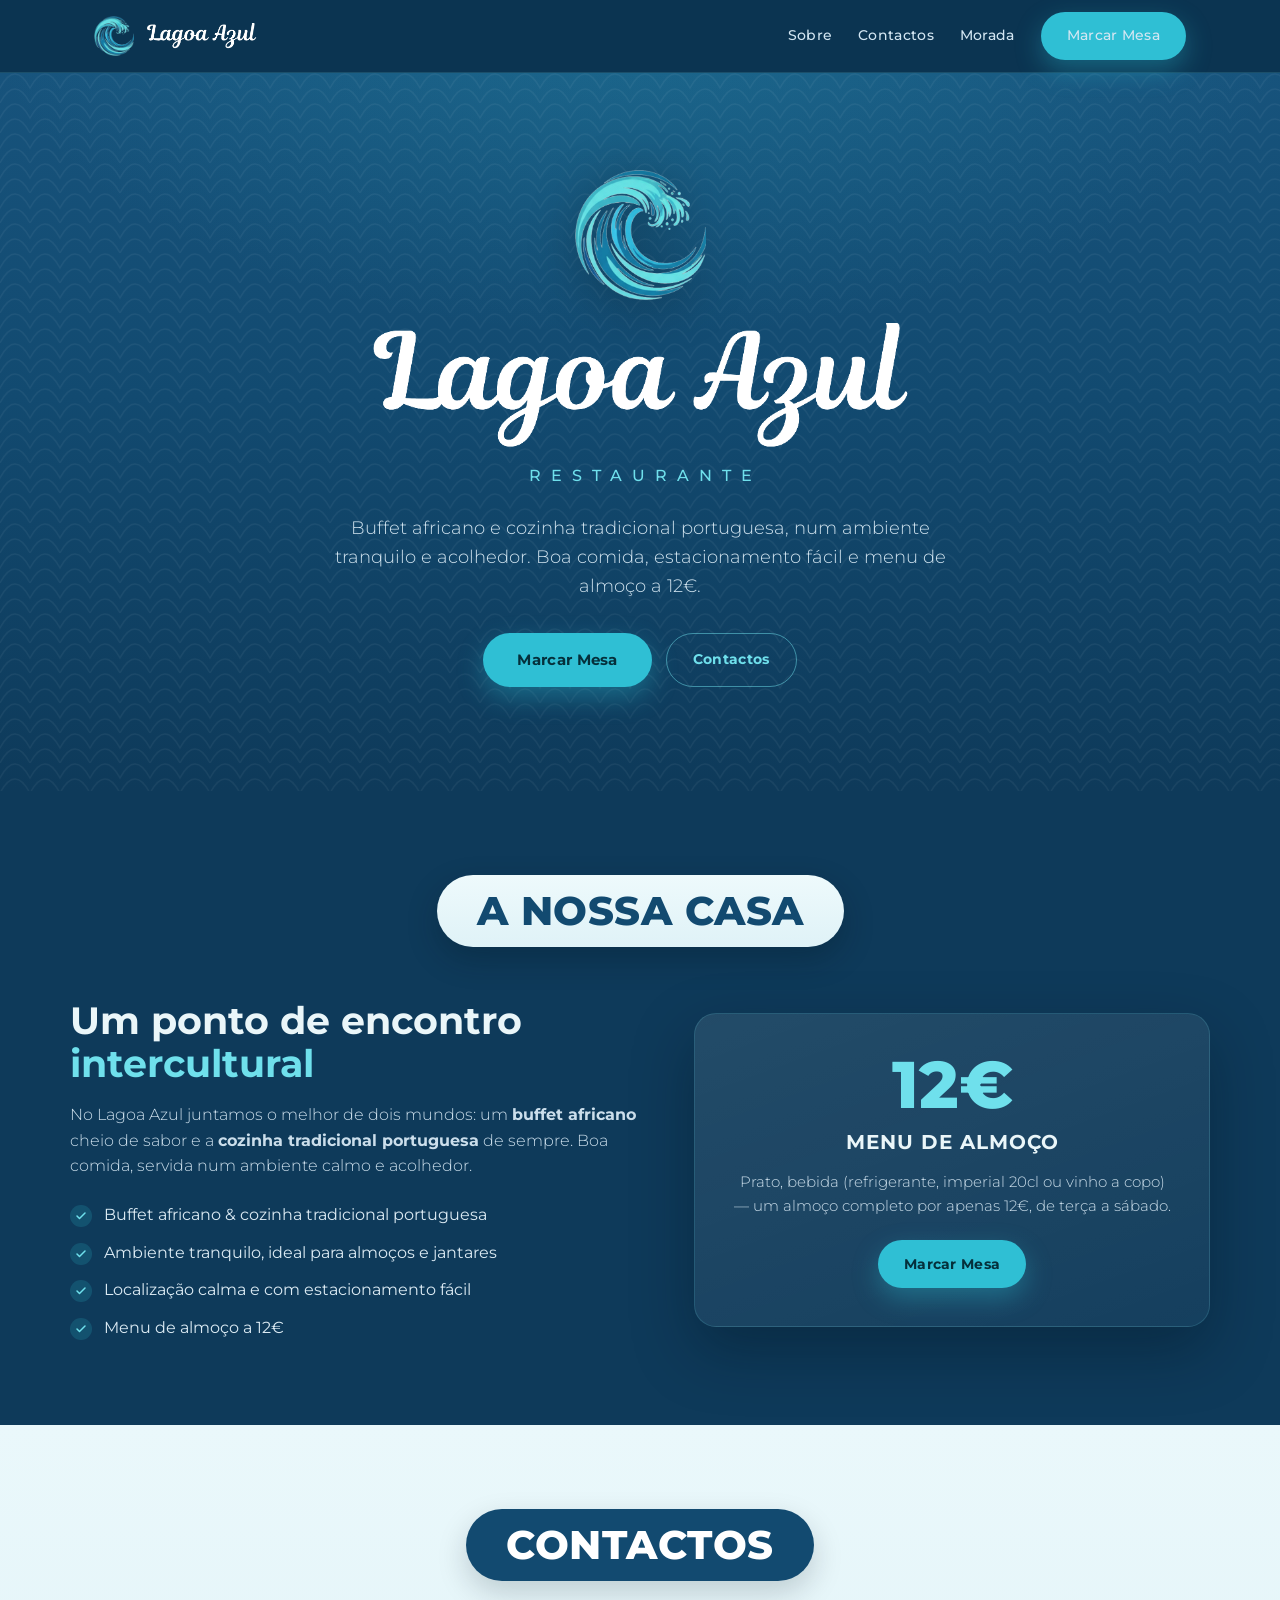
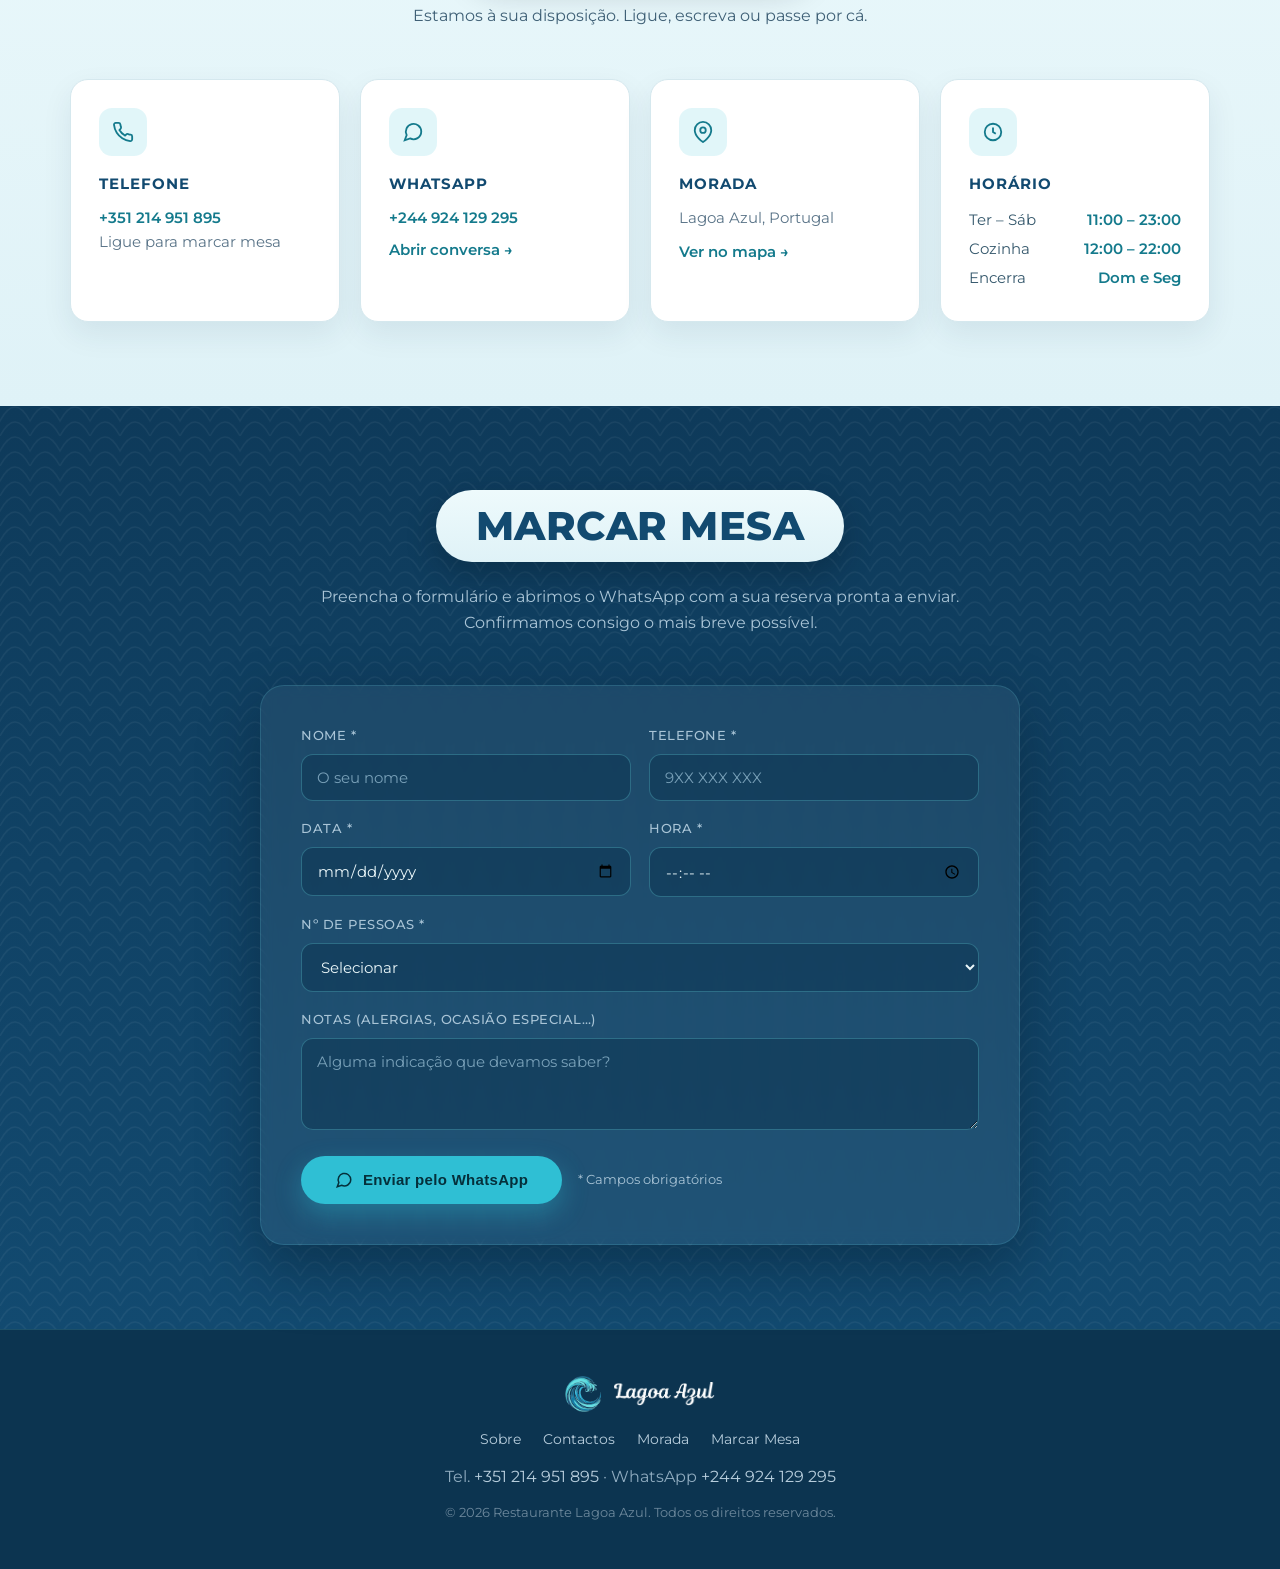
==== commit 5f489c8a: "Switch reservations to WhatsApp (remove email + admin) - "Marcar Mesa" form now opens WhatsApp (+244" ====
--- a/index.html
+++ b/index.html
@@ -280,7 +280,7 @@
   <section id="reservar">
     <div class="wrap center">
       <span class="pill-title">Marcar Mesa</span>
-      <p class="section-sub">Preencha o formulário e receberemos a sua reserva de imediato. Confirmamos consigo por telefone ou email.</p>
+      <p class="section-sub">Preencha o formulário e abrimos o WhatsApp com a sua reserva pronta a enviar. Confirmamos consigo o mais breve possível.</p>
     </div>
     <div class="form-shell">
       <form id="reservaForm" novalidate>
@@ -294,10 +294,6 @@
             <input type="tel" id="telefone" name="Telefone" placeholder="9XX XXX XXX" required>
           </div>
         </div>
-        <div class="field">
-          <label for="email">Email</label>
-          <input type="email" id="email" name="Email" placeholder="para contacto (opcional)">
-        </div>
         <div class="grid-2">
           <div class="field">
             <label for="data">Data *</label>
@@ -322,7 +318,10 @@
           <textarea id="notas" name="Notas" placeholder="Alguma indicação que devamos saber?"></textarea>
         </div>
         <div class="form-actions">
-          <button type="submit" class="btn block" id="submitBtn">Confirmar reserva</button>
+          <button type="submit" class="btn block" id="submitBtn">
+            <svg width="18" height="18" viewBox="0 0 24 24" fill="none" stroke="currentColor" stroke-width="2" style="margin-right:2px"><path d="M21 11.5a8.4 8.4 0 0 1-12.2 7.5L3 21l2.1-5.6A8.4 8.4 0 1 1 21 11.5z"/></svg>
+            Enviar pelo WhatsApp
+          </button>
           <span class="form-note">* Campos obrigatórios</span>
         </div>
         <div class="form-msg" id="formMsg" role="status" aria-live="polite"></div>
@@ -341,25 +340,13 @@
       <a href="#morada">Morada</a>
       <a href="#reservar">Marcar Mesa</a>
     </div>
-    <p>Tel. +351 214 951 895 · WhatsApp +244 924 129 295 · <a id="footerMail" href="#" style="color:#b7cddc;text-decoration:none;">reservas por email</a></p>
+    <p>Tel. <a href="tel:+351214951895" style="color:#b7cddc;text-decoration:none;">+351 214 951 895</a> · WhatsApp <a href="https://wa.me/244924129295" target="_blank" rel="noopener" style="color:#b7cddc;text-decoration:none;">+244 924 129 295</a></p>
     <small>© <span id="year"></span> Restaurante Lagoa Azul. Todos os direitos reservados.</small>
-    <small><a class="admin-link" href="admin/">Área de administração</a></small>
   </footer>
 
   <script>
-    // ---- Config -------------------------------------------------------------
-    // Email de destino das reservas. O valor por defeito abaixo é o que vale
-    // para TODOS os clientes. A página /admin pode guardar uma alteração
-    // apenas neste browser (localStorage).
-    var DEFAULT_RESERVATION_EMAIL = 'mariavcotter@gmail.com';
-
-    function getReservationEmail() {
-      try {
-        var saved = localStorage.getItem('lagoaazul_reservation_email');
-        if (saved && /\S+@\S+\.\S+/.test(saved)) return saved;
-      } catch (e) {}
-      return DEFAULT_RESERVATION_EMAIL;
-    }
+    // Número de WhatsApp do restaurante (formato internacional, sem + nem espaços)
+    var WHATSAPP_NUMBER = '244924129295';
 
     // ---- Nav ----------------------------------------------------------------
     document.getElementById('navToggle').addEventListener('click', function () {
@@ -372,7 +359,6 @@
     });
 
     document.getElementById('year').textContent = new Date().getFullYear();
-    document.getElementById('footerMail').href = 'mailto:' + getReservationEmail();
 
     // Data mínima = hoje
     var dataInput = document.getElementById('data');
@@ -381,58 +367,36 @@
       String(today.getMonth() + 1).padStart(2, '0') + '-' +
       String(today.getDate()).padStart(2, '0');
 
-    // ---- Reserva form -------------------------------------------------------
+    // ---- Reserva form → WhatsApp -------------------------------------------
     var form = document.getElementById('reservaForm');
     var msg = document.getElementById('formMsg');
-    var submitBtn = document.getElementById('submitBtn');
 
     function showMsg(text, type) {
-      msg.textContent = text;
+      msg.innerHTML = text;
       msg.className = 'form-msg ' + type;
     }
 
-    form.addEventListener('submit', async function (e) {
+    form.addEventListener('submit', function (e) {
       e.preventDefault();
       if (!form.checkValidity()) { form.reportValidity(); return; }
 
-      var email = getReservationEmail();
-      var payload = {
-        Nome: form.Nome.value.trim(),
-        Telefone: form.Telefone.value.trim(),
-        Email: form.Email.value.trim() || '(não indicado)',
-        Data: form.Data.value,
-        Hora: form.Hora.value,
-        Pessoas: form.Pessoas.value,
-        Notas: form.Notas.value.trim() || '(sem notas)',
-        _subject: 'Nova reserva — Lagoa Azul (' + form.Nome.value.trim() + ')',
-        _template: 'table',
-        _captcha: 'false'
-      };
-
-      submitBtn.disabled = true;
-      submitBtn.textContent = 'A enviar…';
-      showMsg('', '');
-
-      try {
-        var res = await fetch('https://formsubmit.co/ajax/' + encodeURIComponent(email), {
-          method: 'POST',
-          headers: { 'Content-Type': 'application/json', 'Accept': 'application/json' },
-          body: JSON.stringify(payload)
-        });
-        var out = await res.json();
-        if (res.ok && (out.success === 'true' || out.success === true)) {
-          showMsg('✓ Reserva enviada! Vamos confirmar consigo o mais breve possível. Obrigado.', 'ok');
-          form.reset();
-        } else {
-          showMsg((out.message || 'Não foi possível enviar a reserva agora.') +
-            ' Se o problema persistir, ligue para +351 214 951 895.', 'err');
-        }
-      } catch (err) {
-        showMsg('Não foi possível enviar a reserva. Verifique a ligação à internet ou ligue para +351 214 951 895.', 'err');
-      } finally {
-        submitBtn.disabled = false;
-        submitBtn.textContent = 'Confirmar reserva';
-      }
+      var linhas = [
+        'Olá! Gostaria de marcar uma mesa no Lagoa Azul.',
+        '',
+        'Nome: ' + form.Nome.value.trim(),
+        'Telefone: ' + form.Telefone.value.trim(),
+        'Data: ' + form.Data.value,
+        'Hora: ' + form.Hora.value,
+        'Nº de pessoas: ' + form.Pessoas.value
+      ];
+      var notas = form.Notas.value.trim();
+      if (notas) linhas.push('Notas: ' + notas);
+
+      var url = 'https://wa.me/' + WHATSAPP_NUMBER + '?text=' + encodeURIComponent(linhas.join('\n'));
+      window.open(url, '_blank');
+
+      showMsg('✓ Abrimos o WhatsApp com a sua reserva. Toque em <strong>enviar</strong> para a confirmar. ' +
+        'Se o WhatsApp não abrir, <a href="' + url + '" target="_blank" rel="noopener" style="color:#c7f4fa;text-decoration:underline;">carregue aqui</a>.', 'ok');
     });
   </script>
 </body>
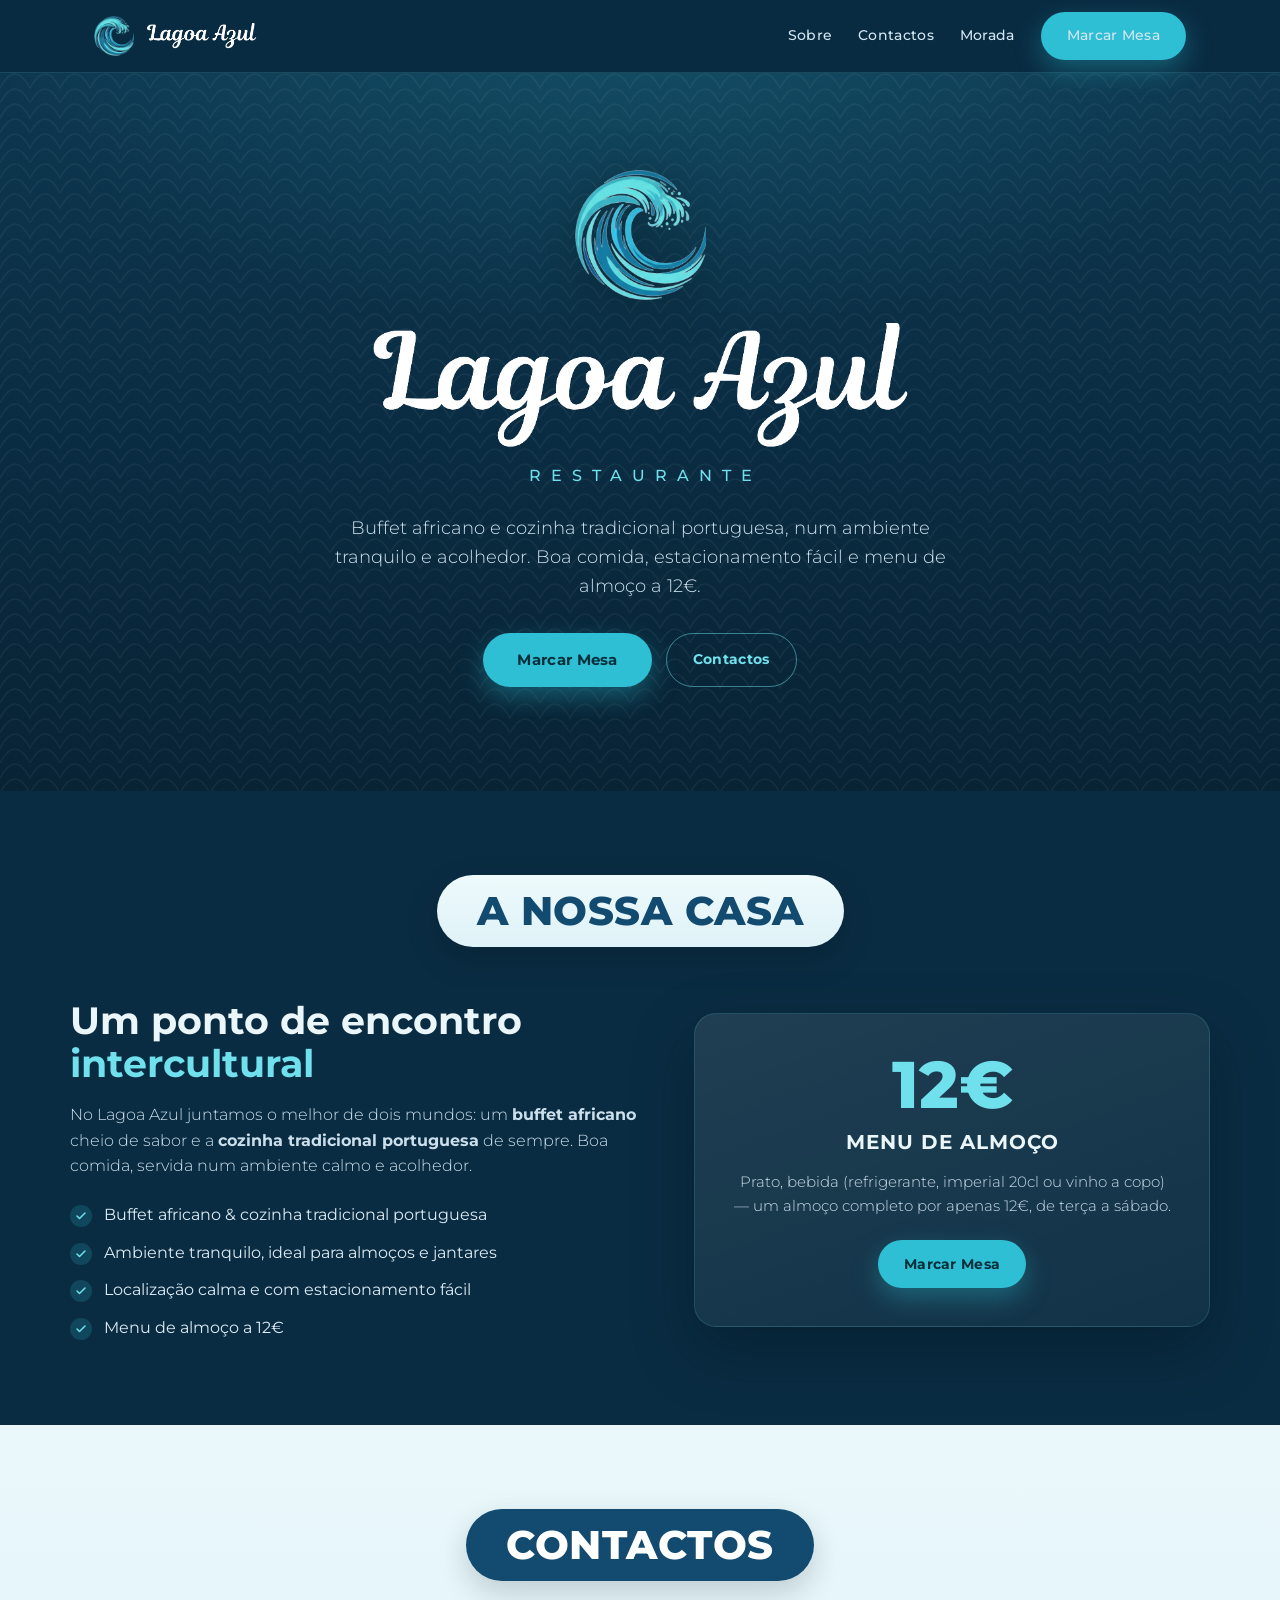
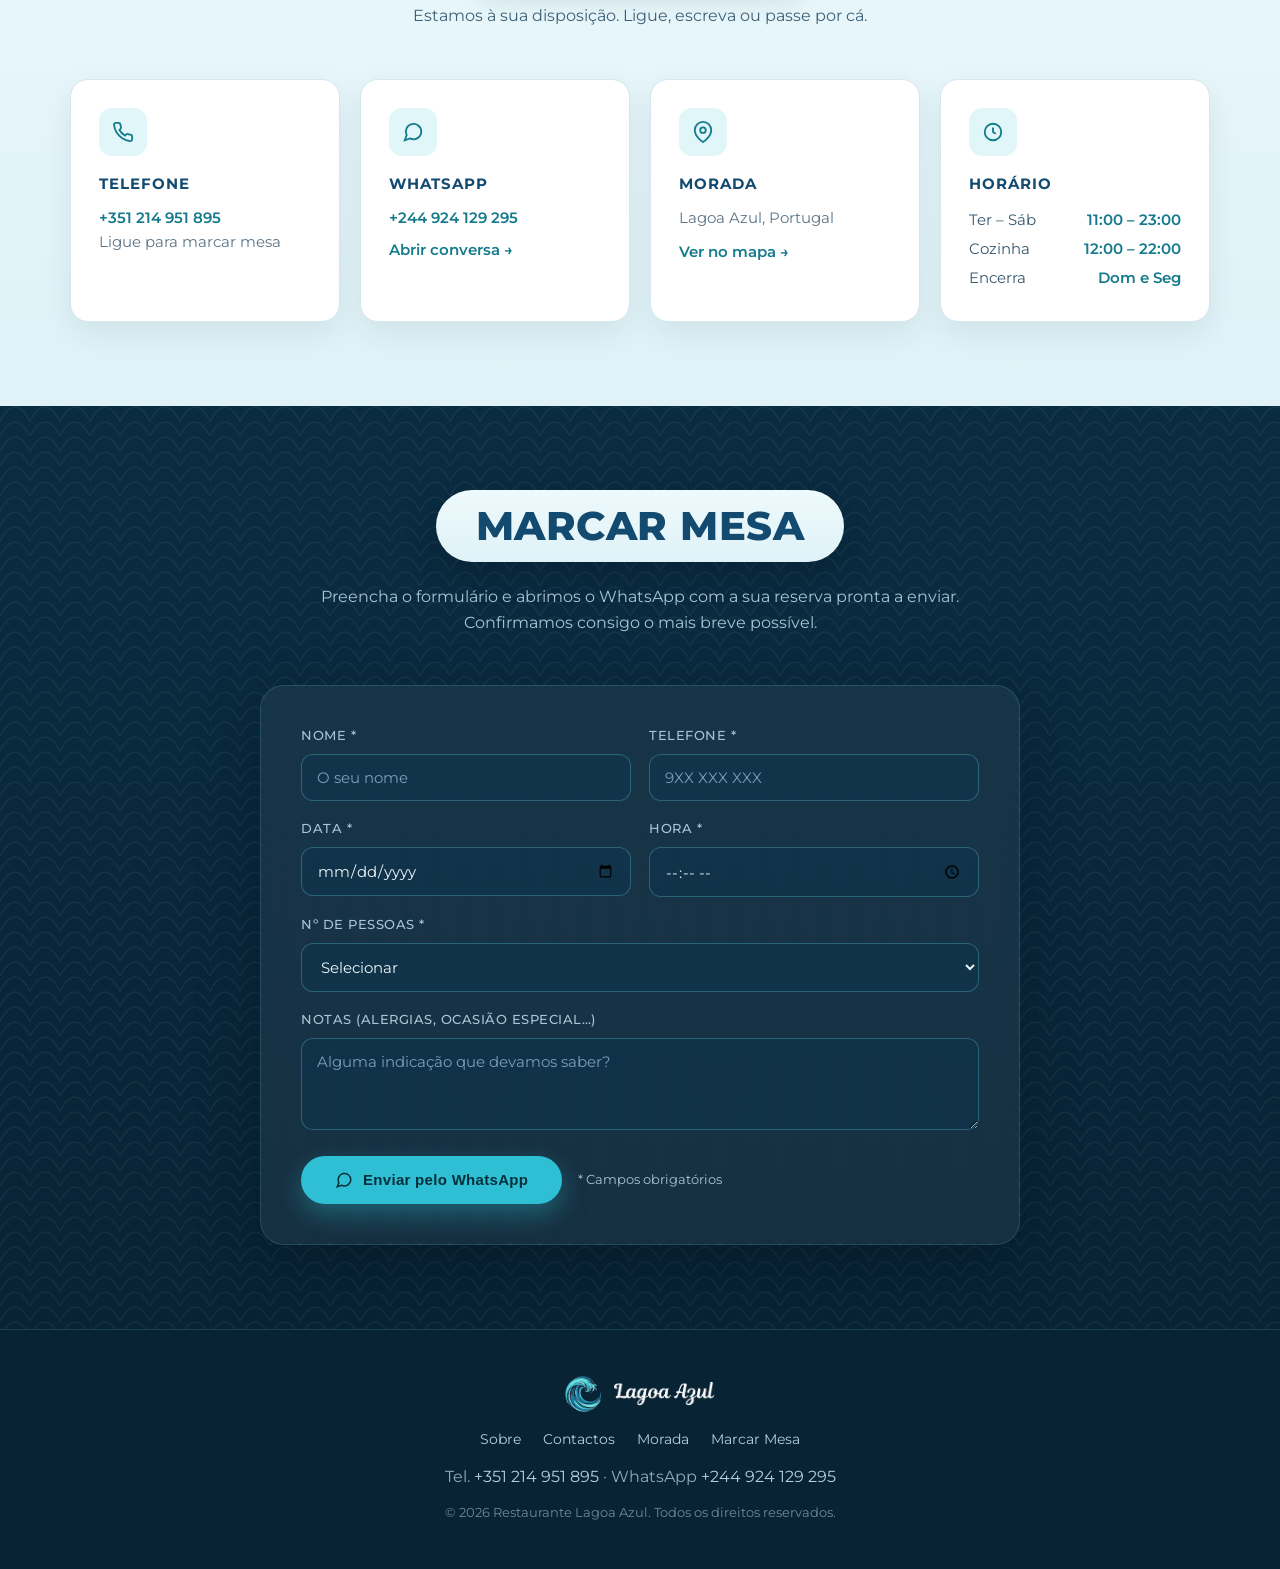
==== commit 009cd07b: "Darken background to the deep ocean-blue brand tone Use the darkest blues for hero, sections, header" ====
--- a/index.html
+++ b/index.html
@@ -11,8 +11,9 @@
   <link href="https://fonts.googleapis.com/css2?family=Montserrat:ital,wght@0,300;0,400;0,500;0,600;0,700;0,800;1,400&display=swap" rel="stylesheet">
   <style>
     :root {
-      --blue-900: #0c3450;
-      --blue-800: #0e3a5a;
+      --blue-950: #082334;
+      --blue-900: #0a2c42;
+      --blue-800: #0d374f;
       --blue-700: #124a70;
       --blue-600: #17537c;
       --teal: #2fbfd4;
@@ -28,7 +29,7 @@
     body {
       font-family: 'Montserrat', -apple-system, BlinkMacSystemFont, sans-serif;
       color: var(--text);
-      background: var(--blue-800);
+      background: var(--blue-900);
       line-height: 1.6;
       -webkit-font-smoothing: antialiased;
     }
@@ -51,7 +52,7 @@
     /* Header / nav */
     header {
       position: sticky; top: 0; z-index: 50;
-      background: rgba(12, 52, 80, 0.82);
+      background: rgba(10, 44, 66, 0.85);
       backdrop-filter: blur(12px);
       border-bottom: 1px solid var(--line);
     }
@@ -68,8 +69,8 @@
     .hero {
       position: relative; text-align: center; color: var(--text); overflow: hidden;
       padding: 96px 24px 104px;
-      background: var(--scale), radial-gradient(1100px 560px at 50% -10%, rgba(47,191,212,.20), transparent 60%),
-        linear-gradient(180deg, var(--blue-600) 0%, var(--blue-700) 45%, var(--blue-800) 100%);
+      background: var(--scale), radial-gradient(1100px 560px at 50% -10%, rgba(47,191,212,.18), transparent 60%),
+        linear-gradient(180deg, var(--blue-800) 0%, var(--blue-900) 50%, var(--blue-950) 100%);
       background-size: 60px 30px, auto, auto;
     }
     .hero .mark { height: 132px; margin: 0 auto 22px; filter: drop-shadow(0 8px 24px rgba(0,0,0,.28)); }
@@ -132,7 +133,7 @@
     .hours-row span:last-child { color: #147a8c; font-weight: 600; }
 
     /* Reservar */
-    #reservar { position: relative; background: var(--scale), linear-gradient(180deg, var(--blue-800), var(--blue-700)); background-size: 60px 30px, auto; }
+    #reservar { position: relative; background: var(--scale), linear-gradient(180deg, var(--blue-900), var(--blue-950)); background-size: 60px 30px, auto; }
     .form-shell {
       max-width: 760px; margin: 50px auto 0; background: rgba(255,255,255,0.05);
       border: 1px solid var(--line); border-radius: 24px; padding: 40px; backdrop-filter: blur(6px);
@@ -160,7 +161,7 @@
     .form-msg.err { display: block; background: rgba(255,138,128,.12); border: 1px solid rgba(255,138,128,.45); color: #ffb4ab; }
 
     /* Footer */
-    footer { background: var(--blue-900); color: #8fabbf; padding: 46px 24px; text-align: center; border-top: 1px solid var(--line); }
+    footer { background: var(--blue-950); color: #8fabbf; padding: 46px 24px; text-align: center; border-top: 1px solid var(--line); }
     footer .brand { justify-content: center; margin-bottom: 16px; }
     footer .fnav { display: flex; gap: 22px; justify-content: center; flex-wrap: wrap; margin: 14px 0; }
     footer .fnav a { color: #b7cddc; text-decoration: none; font-size: 14px; }
@@ -175,7 +176,7 @@
       .nav-toggle { display: block; }
       .nav-links.open {
         display: flex; position: absolute; top: 64px; left: 0; right: 0; flex-direction: column;
-        gap: 18px; padding: 22px 24px; background: rgba(12,52,80,.98); border-bottom: 1px solid var(--line);
+        gap: 18px; padding: 22px 24px; background: rgba(10,44,66,.98); border-bottom: 1px solid var(--line);
       }
       .grid-2 { grid-template-columns: 1fr; }
       .cards { grid-template-columns: 1fr; }
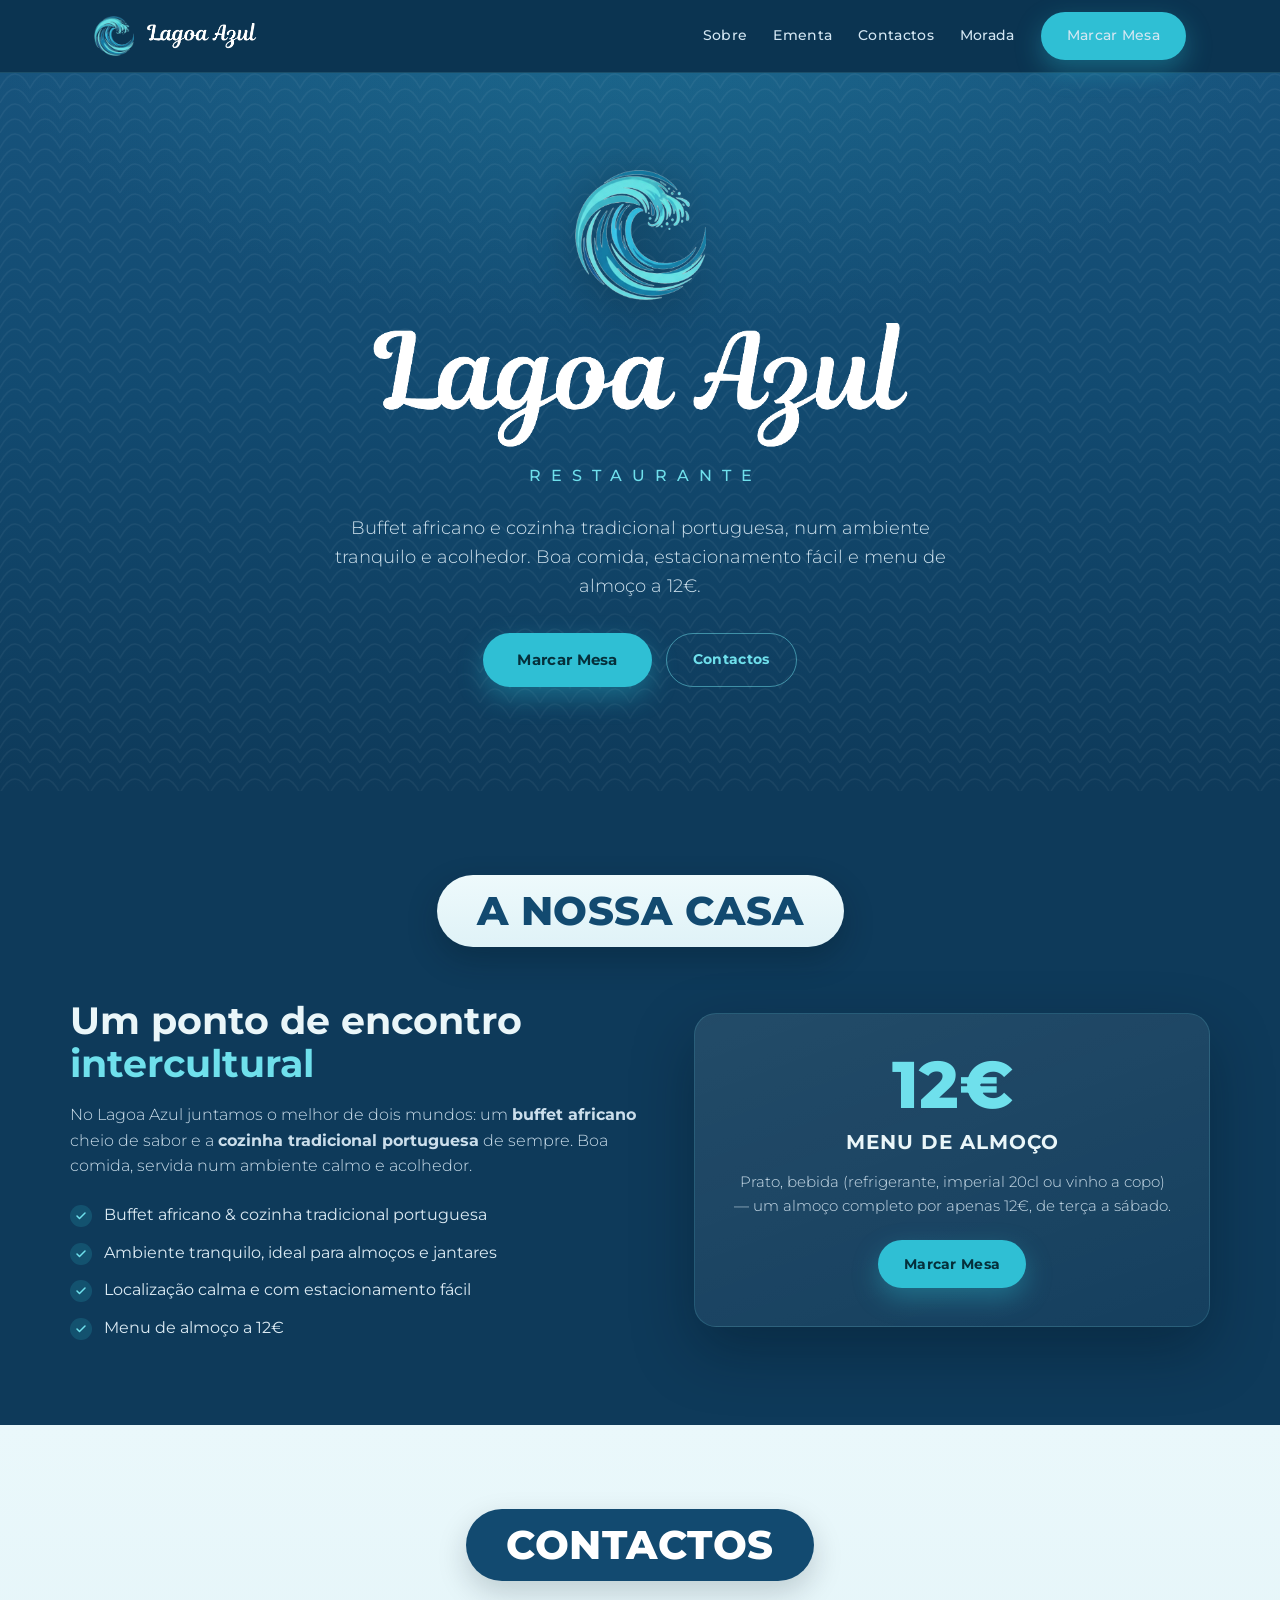
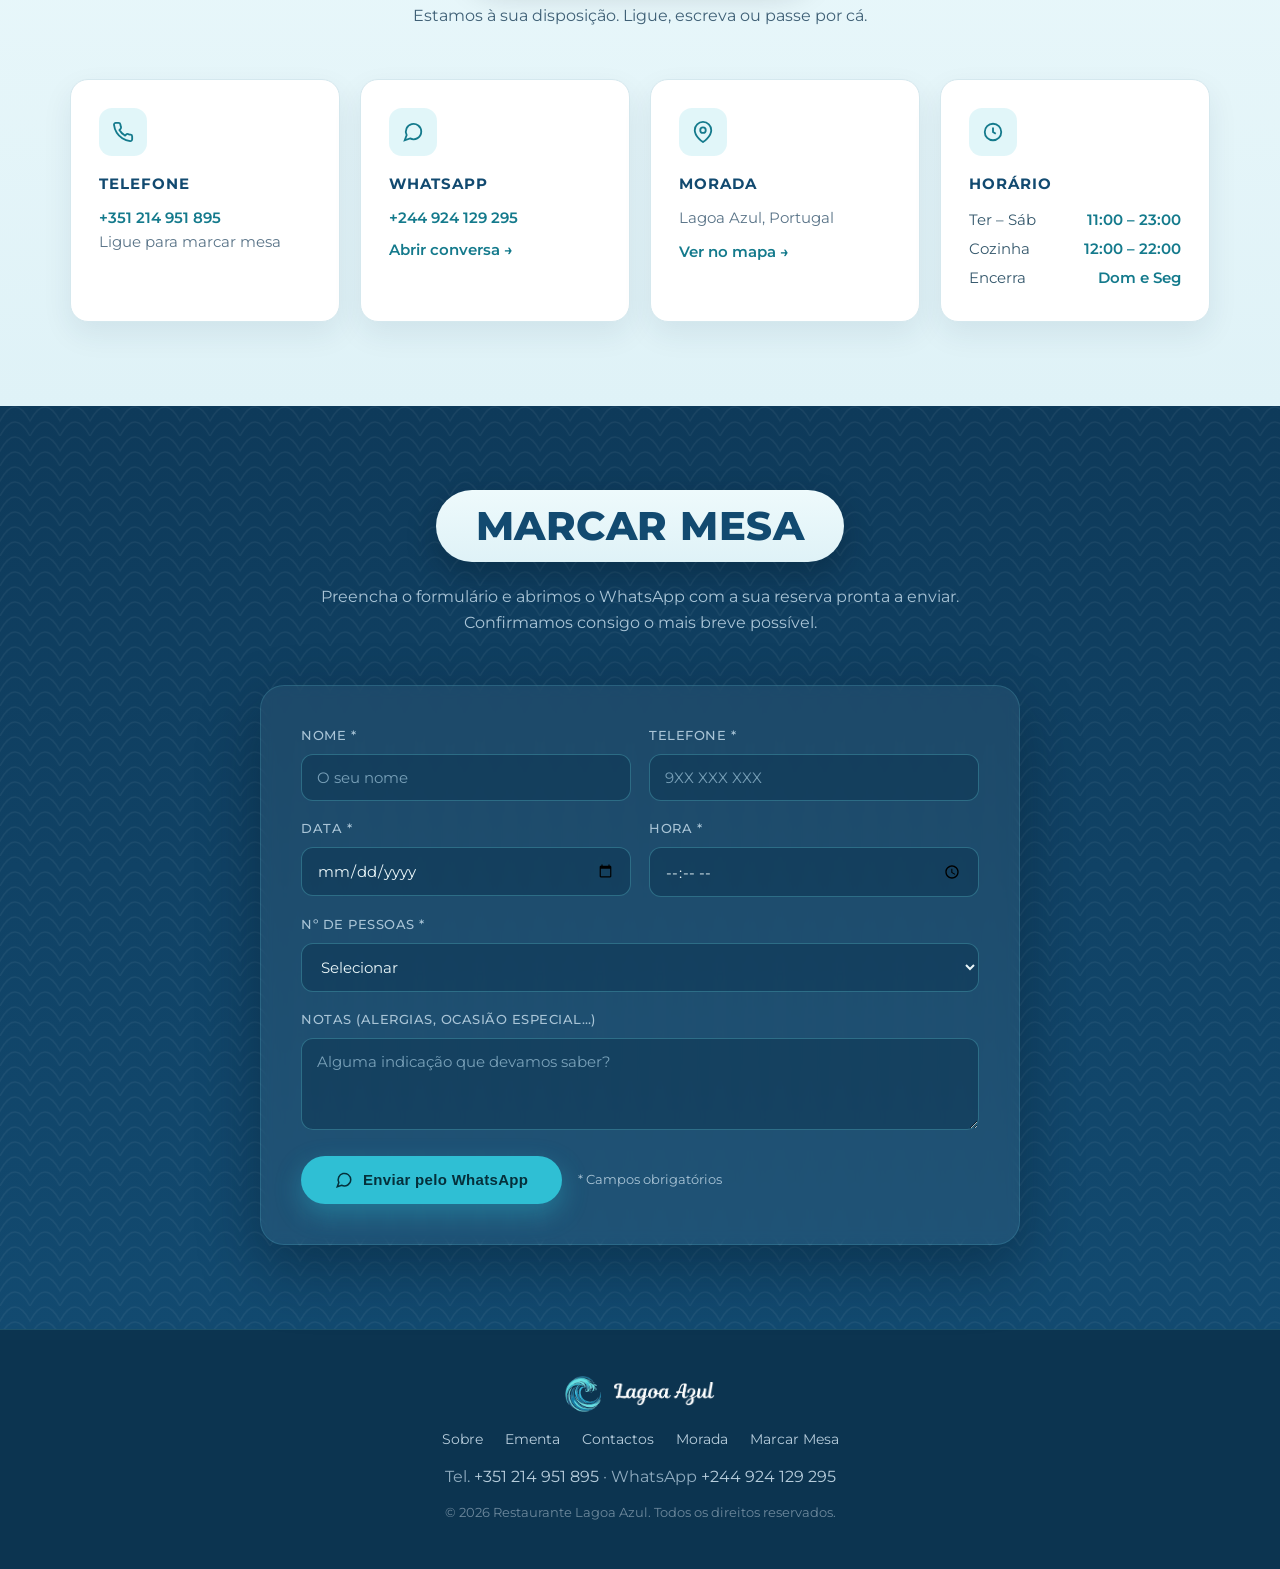
==== commit c58d8280: "Add /ementa menu page with dark blue theme Static à la carte menu at lagoaazul.pt/ementa matching th" ====
--- a/index.html
+++ b/index.html
@@ -11,9 +11,8 @@
   <link href="https://fonts.googleapis.com/css2?family=Montserrat:ital,wght@0,300;0,400;0,500;0,600;0,700;0,800;1,400&display=swap" rel="stylesheet">
   <style>
     :root {
-      --blue-950: #082334;
-      --blue-900: #0a2c42;
-      --blue-800: #0d374f;
+      --blue-900: #0c3450;
+      --blue-800: #0e3a5a;
       --blue-700: #124a70;
       --blue-600: #17537c;
       --teal: #2fbfd4;
@@ -29,7 +28,7 @@
     body {
       font-family: 'Montserrat', -apple-system, BlinkMacSystemFont, sans-serif;
       color: var(--text);
-      background: var(--blue-900);
+      background: var(--blue-800);
       line-height: 1.6;
       -webkit-font-smoothing: antialiased;
     }
@@ -52,7 +51,7 @@
     /* Header / nav */
     header {
       position: sticky; top: 0; z-index: 50;
-      background: rgba(10, 44, 66, 0.85);
+      background: rgba(12, 52, 80, 0.82);
       backdrop-filter: blur(12px);
       border-bottom: 1px solid var(--line);
     }
@@ -69,8 +68,8 @@
     .hero {
       position: relative; text-align: center; color: var(--text); overflow: hidden;
       padding: 96px 24px 104px;
-      background: var(--scale), radial-gradient(1100px 560px at 50% -10%, rgba(47,191,212,.18), transparent 60%),
-        linear-gradient(180deg, var(--blue-800) 0%, var(--blue-900) 50%, var(--blue-950) 100%);
+      background: var(--scale), radial-gradient(1100px 560px at 50% -10%, rgba(47,191,212,.20), transparent 60%),
+        linear-gradient(180deg, var(--blue-600) 0%, var(--blue-700) 45%, var(--blue-800) 100%);
       background-size: 60px 30px, auto, auto;
     }
     .hero .mark { height: 132px; margin: 0 auto 22px; filter: drop-shadow(0 8px 24px rgba(0,0,0,.28)); }
@@ -133,7 +132,7 @@
     .hours-row span:last-child { color: #147a8c; font-weight: 600; }
 
     /* Reservar */
-    #reservar { position: relative; background: var(--scale), linear-gradient(180deg, var(--blue-900), var(--blue-950)); background-size: 60px 30px, auto; }
+    #reservar { position: relative; background: var(--scale), linear-gradient(180deg, var(--blue-800), var(--blue-700)); background-size: 60px 30px, auto; }
     .form-shell {
       max-width: 760px; margin: 50px auto 0; background: rgba(255,255,255,0.05);
       border: 1px solid var(--line); border-radius: 24px; padding: 40px; backdrop-filter: blur(6px);
@@ -161,7 +160,7 @@
     .form-msg.err { display: block; background: rgba(255,138,128,.12); border: 1px solid rgba(255,138,128,.45); color: #ffb4ab; }
 
     /* Footer */
-    footer { background: var(--blue-950); color: #8fabbf; padding: 46px 24px; text-align: center; border-top: 1px solid var(--line); }
+    footer { background: var(--blue-900); color: #8fabbf; padding: 46px 24px; text-align: center; border-top: 1px solid var(--line); }
     footer .brand { justify-content: center; margin-bottom: 16px; }
     footer .fnav { display: flex; gap: 22px; justify-content: center; flex-wrap: wrap; margin: 14px 0; }
     footer .fnav a { color: #b7cddc; text-decoration: none; font-size: 14px; }
@@ -176,7 +175,7 @@
       .nav-toggle { display: block; }
       .nav-links.open {
         display: flex; position: absolute; top: 64px; left: 0; right: 0; flex-direction: column;
-        gap: 18px; padding: 22px 24px; background: rgba(10,44,66,.98); border-bottom: 1px solid var(--line);
+        gap: 18px; padding: 22px 24px; background: rgba(12,52,80,.98); border-bottom: 1px solid var(--line);
       }
       .grid-2 { grid-template-columns: 1fr; }
       .cards { grid-template-columns: 1fr; }
@@ -193,6 +192,7 @@
       </a>
       <div class="nav-links" id="navLinks">
         <a href="#sobre">Sobre</a>
+        <a href="ementa/">Ementa</a>
         <a href="#contactos">Contactos</a>
         <a href="#morada">Morada</a>
         <a class="btn" href="#reservar">Marcar Mesa</a>
@@ -337,6 +337,7 @@
     </a>
     <div class="fnav">
       <a href="#sobre">Sobre</a>
+      <a href="ementa/">Ementa</a>
       <a href="#contactos">Contactos</a>
       <a href="#morada">Morada</a>
       <a href="#reservar">Marcar Mesa</a>
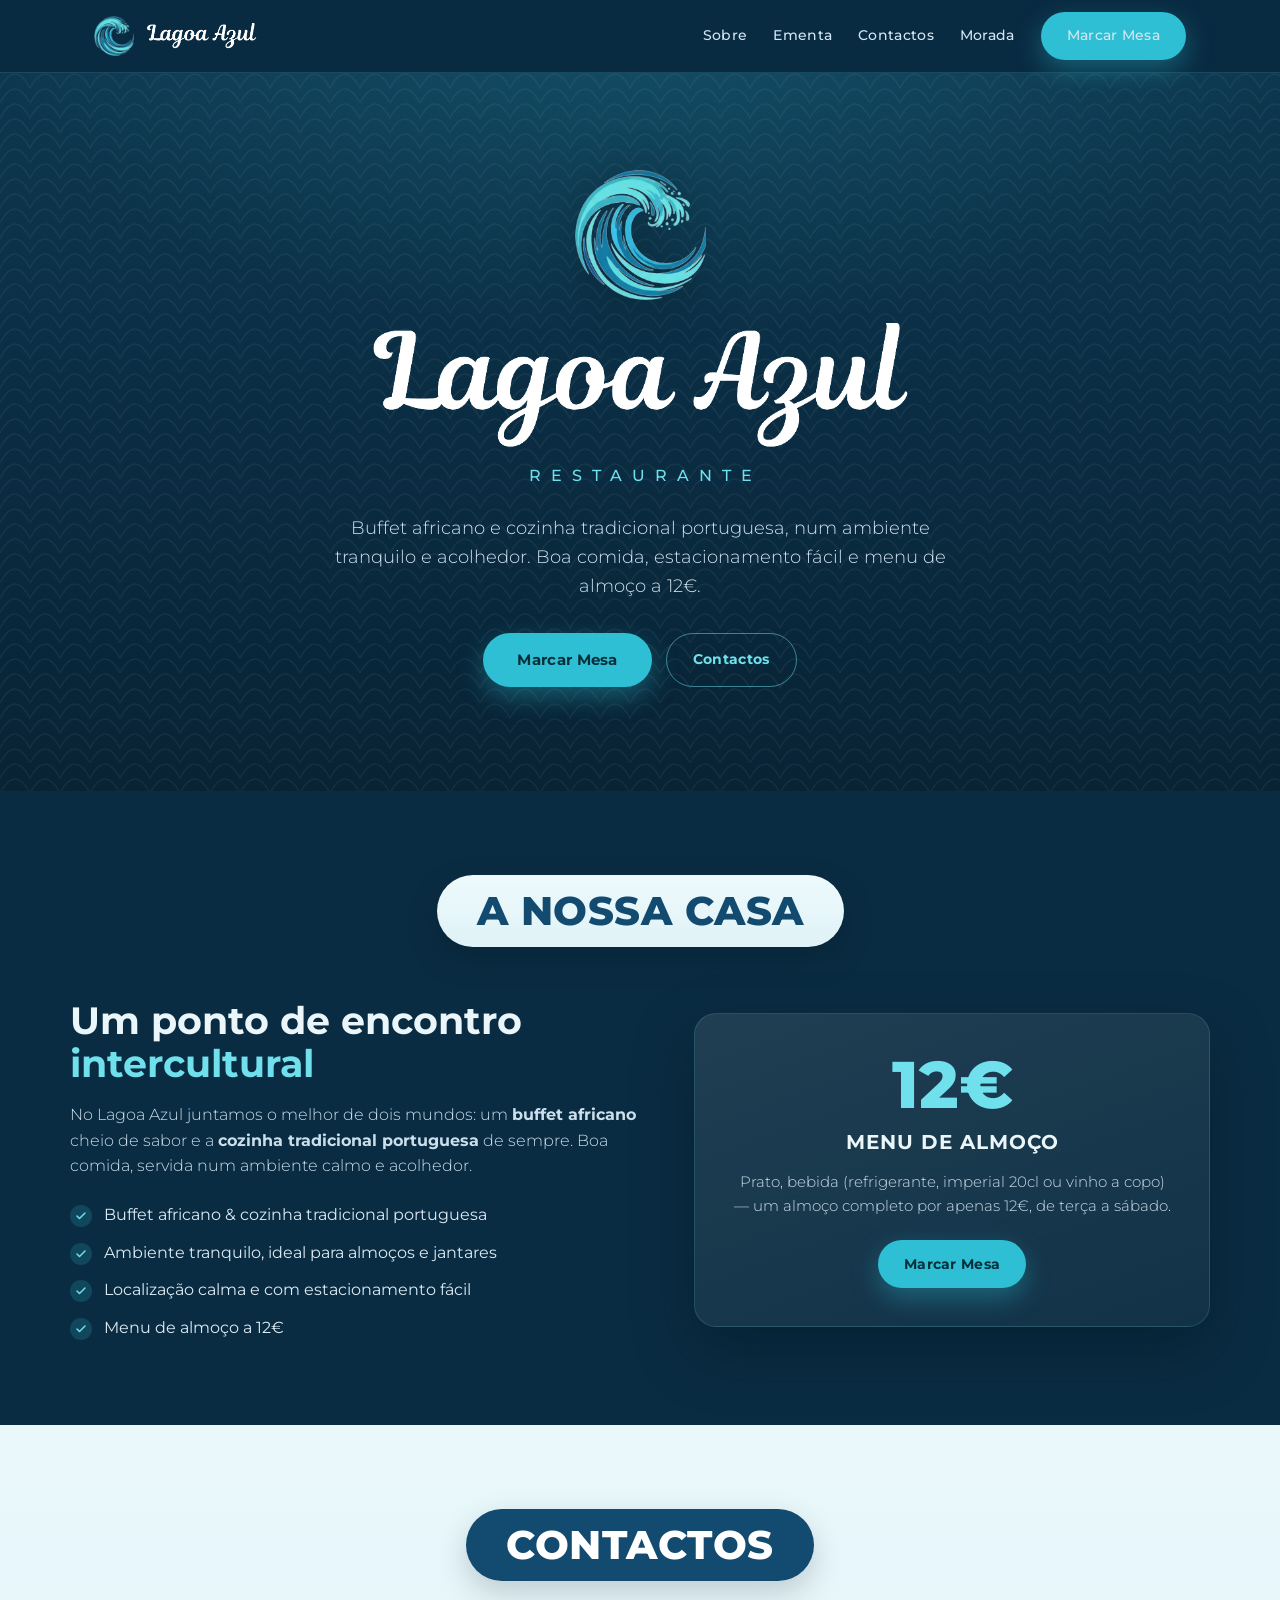
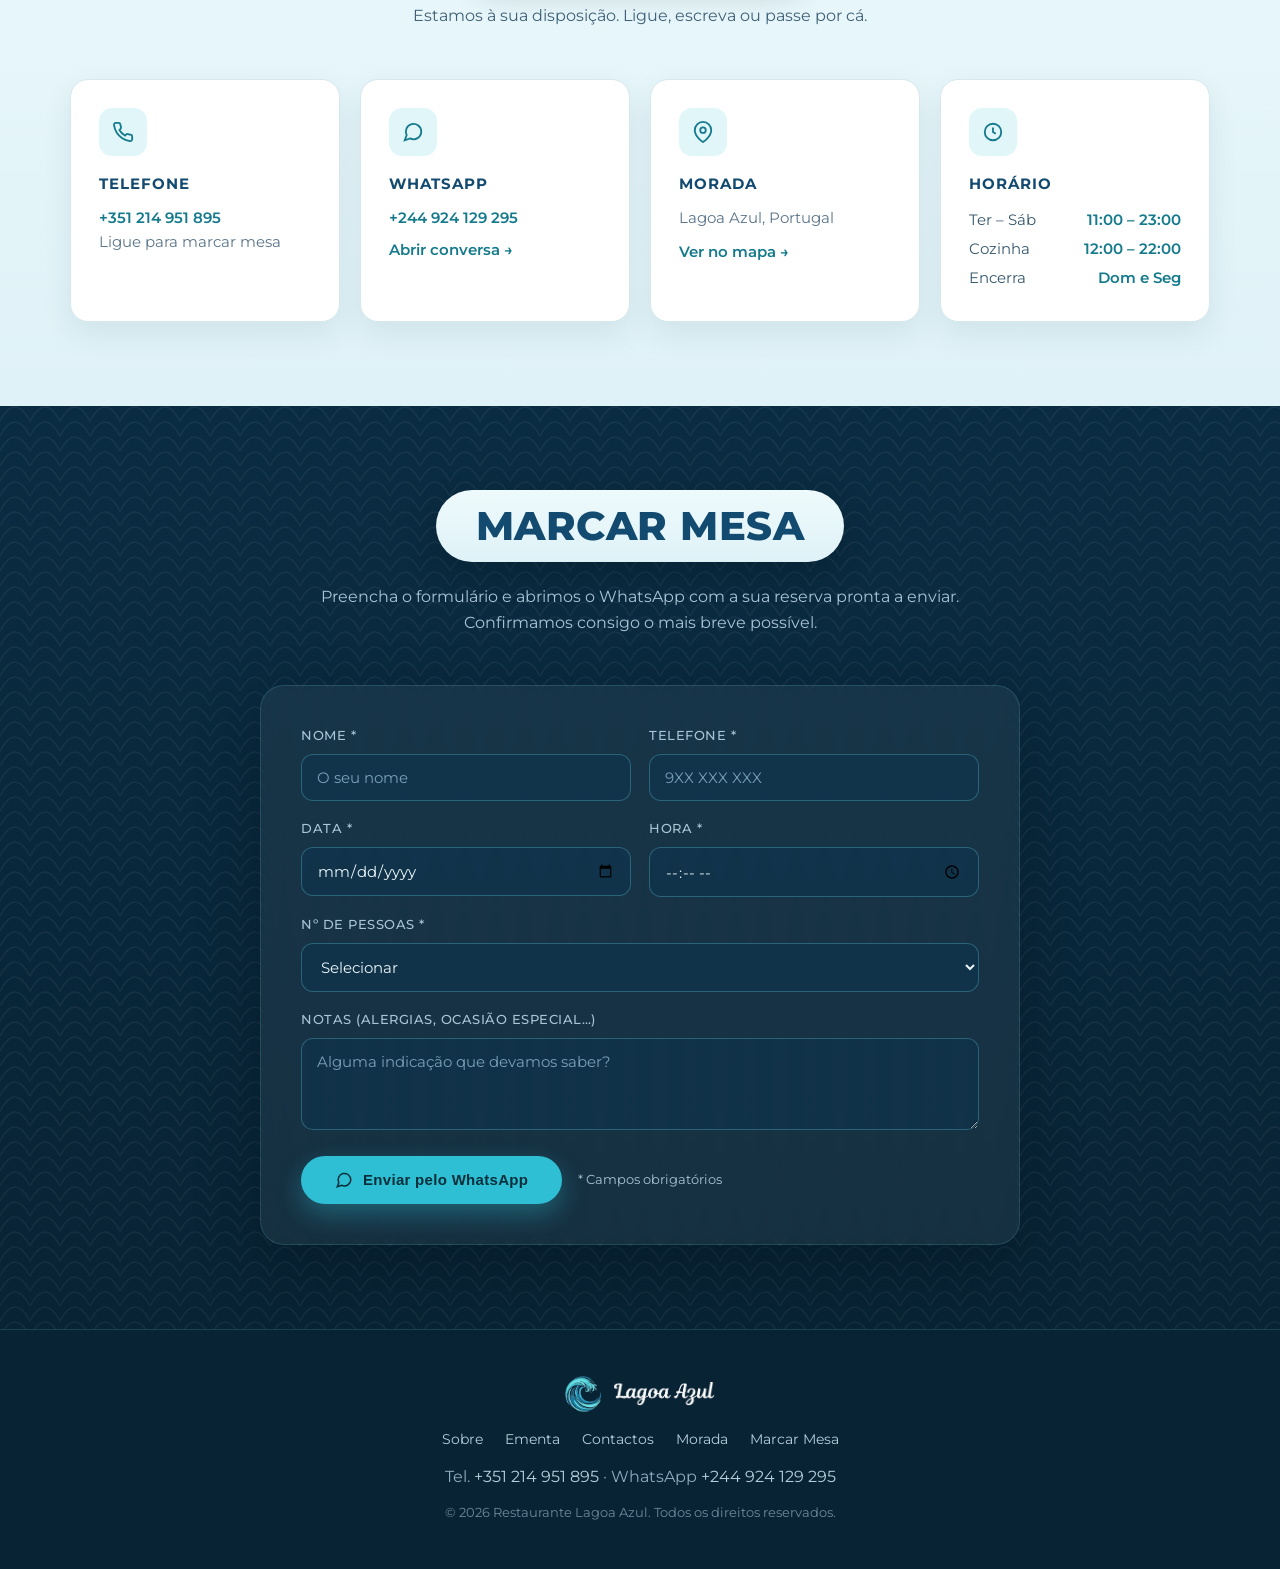
==== commit 194d0cf2: "Merge pull request #2 from mariavvcotter/claude/lagoa-azul-menu-html-k7gatz Add /ementa menu page wi" ====
--- a/index.html
+++ b/index.html
@@ -11,8 +11,9 @@
   <link href="https://fonts.googleapis.com/css2?family=Montserrat:ital,wght@0,300;0,400;0,500;0,600;0,700;0,800;1,400&display=swap" rel="stylesheet">
   <style>
     :root {
-      --blue-900: #0c3450;
-      --blue-800: #0e3a5a;
+      --blue-950: #082334;
+      --blue-900: #0a2c42;
+      --blue-800: #0d374f;
       --blue-700: #124a70;
       --blue-600: #17537c;
       --teal: #2fbfd4;
@@ -28,7 +29,7 @@
     body {
       font-family: 'Montserrat', -apple-system, BlinkMacSystemFont, sans-serif;
       color: var(--text);
-      background: var(--blue-800);
+      background: var(--blue-900);
       line-height: 1.6;
       -webkit-font-smoothing: antialiased;
     }
@@ -51,7 +52,7 @@
     /* Header / nav */
     header {
       position: sticky; top: 0; z-index: 50;
-      background: rgba(12, 52, 80, 0.82);
+      background: rgba(10, 44, 66, 0.85);
       backdrop-filter: blur(12px);
       border-bottom: 1px solid var(--line);
     }
@@ -68,8 +69,8 @@
     .hero {
       position: relative; text-align: center; color: var(--text); overflow: hidden;
       padding: 96px 24px 104px;
-      background: var(--scale), radial-gradient(1100px 560px at 50% -10%, rgba(47,191,212,.20), transparent 60%),
-        linear-gradient(180deg, var(--blue-600) 0%, var(--blue-700) 45%, var(--blue-800) 100%);
+      background: var(--scale), radial-gradient(1100px 560px at 50% -10%, rgba(47,191,212,.18), transparent 60%),
+        linear-gradient(180deg, var(--blue-800) 0%, var(--blue-900) 50%, var(--blue-950) 100%);
       background-size: 60px 30px, auto, auto;
     }
     .hero .mark { height: 132px; margin: 0 auto 22px; filter: drop-shadow(0 8px 24px rgba(0,0,0,.28)); }
@@ -132,7 +133,7 @@
     .hours-row span:last-child { color: #147a8c; font-weight: 600; }
 
     /* Reservar */
-    #reservar { position: relative; background: var(--scale), linear-gradient(180deg, var(--blue-800), var(--blue-700)); background-size: 60px 30px, auto; }
+    #reservar { position: relative; background: var(--scale), linear-gradient(180deg, var(--blue-900), var(--blue-950)); background-size: 60px 30px, auto; }
     .form-shell {
       max-width: 760px; margin: 50px auto 0; background: rgba(255,255,255,0.05);
       border: 1px solid var(--line); border-radius: 24px; padding: 40px; backdrop-filter: blur(6px);
@@ -160,7 +161,7 @@
     .form-msg.err { display: block; background: rgba(255,138,128,.12); border: 1px solid rgba(255,138,128,.45); color: #ffb4ab; }
 
     /* Footer */
-    footer { background: var(--blue-900); color: #8fabbf; padding: 46px 24px; text-align: center; border-top: 1px solid var(--line); }
+    footer { background: var(--blue-950); color: #8fabbf; padding: 46px 24px; text-align: center; border-top: 1px solid var(--line); }
     footer .brand { justify-content: center; margin-bottom: 16px; }
     footer .fnav { display: flex; gap: 22px; justify-content: center; flex-wrap: wrap; margin: 14px 0; }
     footer .fnav a { color: #b7cddc; text-decoration: none; font-size: 14px; }
@@ -175,7 +176,7 @@
       .nav-toggle { display: block; }
       .nav-links.open {
         display: flex; position: absolute; top: 64px; left: 0; right: 0; flex-direction: column;
-        gap: 18px; padding: 22px 24px; background: rgba(12,52,80,.98); border-bottom: 1px solid var(--line);
+        gap: 18px; padding: 22px 24px; background: rgba(10,44,66,.98); border-bottom: 1px solid var(--line);
       }
       .grid-2 { grid-template-columns: 1fr; }
       .cards { grid-template-columns: 1fr; }
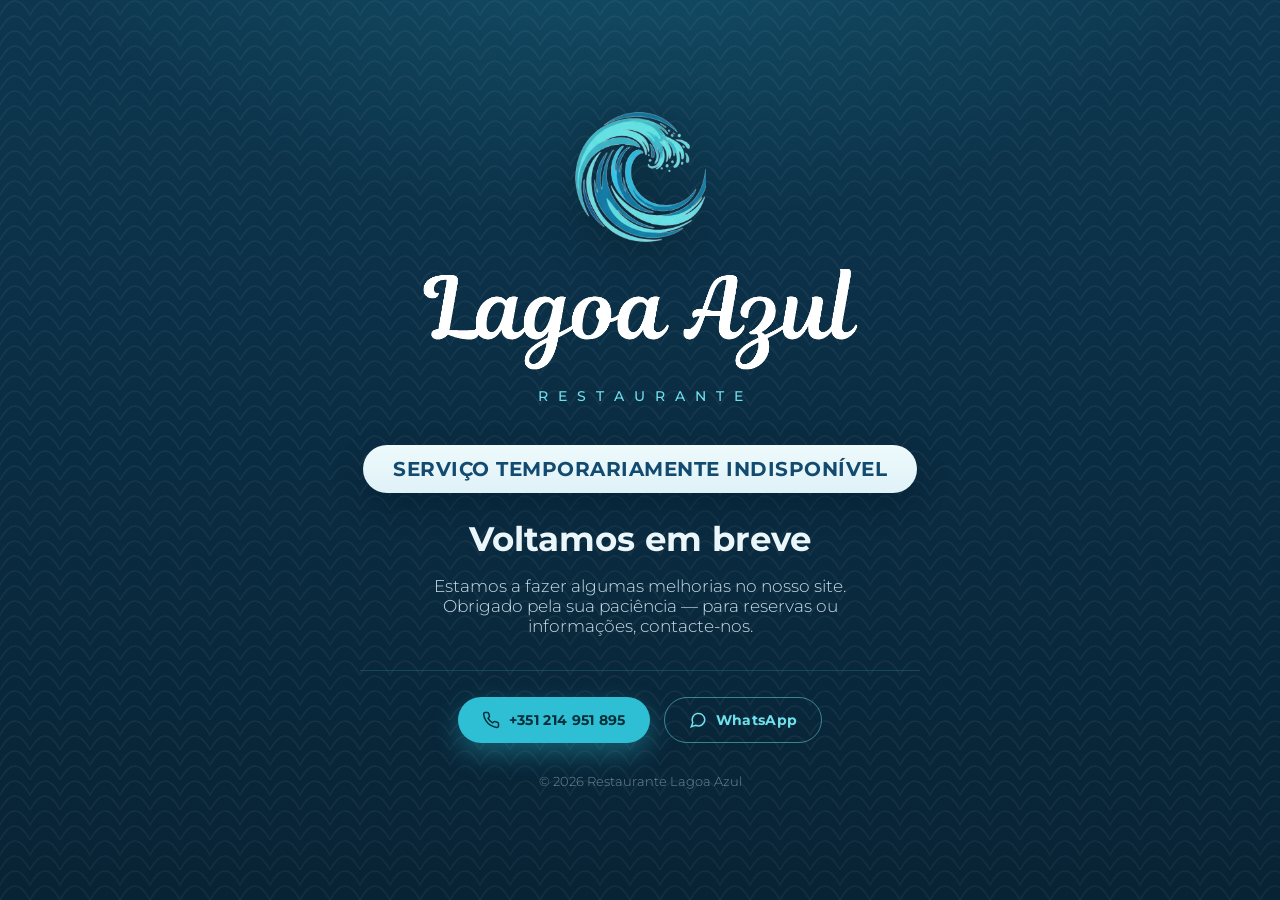
==== commit 07d70f4c: "Show "serviço temporariamente indisponível" page Temporarily replace the live site with the branded " ====
--- a/index.html
+++ b/index.html
@@ -3,404 +3,76 @@
 <head>
   <meta charset="utf-8">
   <meta name="viewport" content="width=device-width, initial-scale=1">
-  <title>Lagoa Azul · Restaurante</title>
-  <meta name="description" content="Restaurante Lagoa Azul — buffet africano e cozinha tradicional portuguesa. Menu de almoço a 12€, ambiente tranquilo e estacionamento fácil. Reserve a sua mesa online.">
+  <title>Lagoa Azul · Serviço temporariamente indisponível</title>
+  <meta name="robots" content="noindex">
   <link rel="icon" type="image/png" href="assets/logo.png">
   <link rel="preconnect" href="https://fonts.googleapis.com">
   <link rel="preconnect" href="https://fonts.gstatic.com" crossorigin>
-  <link href="https://fonts.googleapis.com/css2?family=Montserrat:ital,wght@0,300;0,400;0,500;0,600;0,700;0,800;1,400&display=swap" rel="stylesheet">
+  <link href="https://fonts.googleapis.com/css2?family=Montserrat:wght@300;400;500;600;700&display=swap" rel="stylesheet">
   <style>
     :root {
-      --blue-950: #082334;
-      --blue-900: #0a2c42;
-      --blue-800: #0d374f;
-      --blue-700: #124a70;
-      --blue-600: #17537c;
-      --teal: #2fbfd4;
-      --teal-soft: #6fe0ec;
-      --cream: #dff2f7;
-      --text: #eaf6f9;
-      --muted: #a9c4d6;
-      --line: rgba(111, 224, 236, 0.16);
+      --blue-950:#082334; --blue-900:#0a2c42; --blue-800:#0d374f; --blue-700:#124a70; --blue-600:#17537c;
+      --teal:#2fbfd4; --teal-soft:#6fe0ec; --text:#eaf6f9; --muted:#a9c4d6; --line:rgba(111,224,236,.16);
       --scale: url("data:image/svg+xml,%3Csvg xmlns='http://www.w3.org/2000/svg' width='60' height='30' viewBox='0 0 60 30'%3E%3Cg fill='none' stroke='%23ffffff' stroke-opacity='0.05' stroke-width='1.4'%3E%3Cpath d='M0 30 Q15 2 30 30 Q45 2 60 30'/%3E%3Cpath d='M-30 15 Q-15 -13 0 15 Q15 -13 30 15 Q45 -13 60 15 Q75 -13 90 15'/%3E%3C/g%3E%3C/svg%3E");
     }
     * { margin: 0; padding: 0; box-sizing: border-box; }
-    html { scroll-behavior: smooth; }
     body {
       font-family: 'Montserrat', -apple-system, BlinkMacSystemFont, sans-serif;
-      color: var(--text);
-      background: var(--blue-900);
-      line-height: 1.6;
+      color: var(--text); min-height: 100vh; text-align: center;
+      display: flex; align-items: center; justify-content: center; padding: 32px 24px;
+      background: var(--scale),
+        radial-gradient(1000px 520px at 50% -10%, rgba(47,191,212,.18), transparent 60%),
+        linear-gradient(180deg, var(--blue-800) 0%, var(--blue-900) 50%, var(--blue-950) 100%);
+      background-size: 60px 30px, auto, auto;
       -webkit-font-smoothing: antialiased;
     }
-    a { color: inherit; }
-    img { max-width: 100%; display: block; }
-    .wrap { max-width: 1140px; margin: 0 auto; }
-
-    /* Buttons */
+    .box { max-width: 560px; }
+    .mark { height: 132px; margin: 0 auto 22px; filter: drop-shadow(0 8px 24px rgba(0,0,0,.28)); }
+    .wordmark { height: clamp(58px, 12vw, 104px); width: auto; margin: 0 auto 10px; }
+    .restaurante { text-transform: uppercase; letter-spacing: 10px; font-size: 14px; color: var(--teal-soft); font-weight: 500; margin-bottom: 40px; padding-left: 10px; }
+    .badge {
+      display: inline-block; background: linear-gradient(180deg, #eefafc, #dff2f7); color: var(--blue-700);
+      font-weight: 700; text-transform: uppercase; letter-spacing: .5px; font-size: clamp(15px, 3.2vw, 20px);
+      padding: 12px 30px; border-radius: 999px; box-shadow: 0 12px 30px rgba(3,20,34,.3); margin-bottom: 26px;
+    }
+    h1 { font-size: clamp(24px, 5vw, 34px); font-weight: 700; line-height: 1.2; margin-bottom: 16px; }
+    p { color: #cbdeeb; font-weight: 300; font-size: 17px; max-width: 440px; margin: 0 auto; }
+    .contact { margin-top: 34px; padding-top: 26px; border-top: 1px solid var(--line); display: flex; gap: 14px; justify-content: center; flex-wrap: wrap; }
     .btn {
-      display: inline-flex; align-items: center; justify-content: center; gap: 8px;
-      background: var(--teal); color: #05303b; text-decoration: none;
-      padding: 13px 26px; border-radius: 999px; font-weight: 700; font-size: 14px; letter-spacing: .3px;
-      border: none; cursor: pointer; transition: transform .15s ease, box-shadow .2s ease, background .2s;
-      box-shadow: 0 10px 26px rgba(47, 191, 212, 0.35);
+      display: inline-flex; align-items: center; gap: 9px; text-decoration: none;
+      padding: 13px 24px; border-radius: 999px; font-weight: 700; font-size: 14px; letter-spacing: .3px;
+      transition: transform .15s ease, box-shadow .2s ease, background .2s;
     }
-    .btn:hover { transform: translateY(-1px); background: var(--teal-soft); box-shadow: 0 14px 32px rgba(47, 191, 212, 0.45); }
-    .btn.ghost { background: transparent; color: var(--teal-soft); border: 1px solid rgba(111,224,236,.5); box-shadow: none; }
-    .btn.ghost:hover { background: rgba(111,224,236,.1); color: #fff; }
-
-    /* Header / nav */
-    header {
-      position: sticky; top: 0; z-index: 50;
-      background: rgba(10, 44, 66, 0.85);
-      backdrop-filter: blur(12px);
-      border-bottom: 1px solid var(--line);
-    }
-    .nav { display: flex; align-items: center; justify-content: space-between; gap: 16px; padding: 12px 24px; }
-    .brand { display: flex; align-items: center; gap: 12px; text-decoration: none; }
-    .brand img.mark { height: 40px; width: auto; }
-    .brand img.word { height: 26px; width: auto; }
-    .nav-links { display: flex; align-items: center; gap: 26px; }
-    .nav-links a { color: #d3e6f2; text-decoration: none; font-size: 13.5px; font-weight: 500; letter-spacing: .3px; transition: color .2s; }
-    .nav-links a:hover { color: var(--teal-soft); }
-    .nav-toggle { display: none; background: none; border: 0; color: #fff; cursor: pointer; }
-
-    /* Hero */
-    .hero {
-      position: relative; text-align: center; color: var(--text); overflow: hidden;
-      padding: 96px 24px 104px;
-      background: var(--scale), radial-gradient(1100px 560px at 50% -10%, rgba(47,191,212,.18), transparent 60%),
-        linear-gradient(180deg, var(--blue-800) 0%, var(--blue-900) 50%, var(--blue-950) 100%);
-      background-size: 60px 30px, auto, auto;
-    }
-    .hero .mark { height: 132px; margin: 0 auto 22px; filter: drop-shadow(0 8px 24px rgba(0,0,0,.28)); }
-    .hero .wordmark { height: clamp(64px, 12vw, 128px); margin: 0 auto 12px; width: auto; }
-    .hero .restaurante { text-transform: uppercase; letter-spacing: 10px; font-size: clamp(12px, 2.4vw, 16px); color: var(--teal-soft); font-weight: 500; margin-bottom: 26px; padding-left: 10px; }
-    .hero p { max-width: 620px; margin: 0 auto 32px; color: #cfe2ee; font-size: 18px; font-weight: 300; }
-    .hero-actions { display: flex; gap: 14px; flex-wrap: wrap; justify-content: center; }
-
-    /* Sections */
-    section { padding: 84px 24px; }
-    .pill-title {
-      display: inline-block; background: linear-gradient(180deg, #eefafc, var(--cream));
-      color: var(--blue-700); font-weight: 800; letter-spacing: .5px;
-      font-size: clamp(24px, 4.4vw, 40px); text-transform: uppercase; line-height: 1.1;
-      padding: 14px 40px; border-radius: 999px; box-shadow: 0 12px 30px rgba(3,20,34,.28);
-    }
-    .center { text-align: center; }
-    .section-sub { color: var(--muted); max-width: 640px; margin: 22px auto 0; }
-
-    /* Sobre */
-    .about { display: grid; grid-template-columns: 1.05fr .95fr; gap: 54px; align-items: center; margin-top: 8px; }
-    .about h2 { font-size: clamp(26px, 3.6vw, 38px); font-weight: 700; line-height: 1.15; margin-bottom: 16px; }
-    .about h2 em { color: var(--teal-soft); font-style: normal; }
-    .about p { color: #cbdeeb; font-weight: 300; }
-    .features { list-style: none; margin-top: 24px; display: grid; gap: 13px; }
-    .features li { position: relative; padding-left: 34px; color: #dbeaf3; font-size: 15.5px; }
-    .features li::before {
-      content: ""; position: absolute; left: 0; top: 2px; width: 22px; height: 22px; border-radius: 50%;
-      background: rgba(47,191,212,.18) url("data:image/svg+xml,%3Csvg xmlns='http://www.w3.org/2000/svg' width='12' height='12' viewBox='0 0 24 24' fill='none' stroke='%236fe0ec' stroke-width='3' stroke-linecap='round' stroke-linejoin='round'%3E%3Cpolyline points='20 6 9 17 4 12'/%3E%3C/svg%3E") center/12px no-repeat;
-    }
-    .price-card {
-      background: linear-gradient(160deg, rgba(255,255,255,.09), rgba(255,255,255,.03));
-      border: 1px solid var(--line); border-radius: 22px; padding: 38px; text-align: center;
-      box-shadow: 0 24px 60px rgba(3,16,28,.35);
-    }
-    .price-card .euro { font-size: 66px; font-weight: 800; color: var(--teal-soft); line-height: 1; }
-    .price-card h3 { font-size: 20px; font-weight: 700; text-transform: uppercase; letter-spacing: 1px; margin: 8px 0 12px; }
-    .price-card p { color: #cbdeeb; font-weight: 300; font-size: 15px; }
-
-    /* Cream section (contactos) */
-    .section-cream { background: linear-gradient(180deg, #eaf8fb, var(--cream)); color: var(--blue-800); }
-    .section-cream .pill-title { background: var(--blue-700); color: #fff; box-shadow: 0 12px 30px rgba(3,20,34,.18); }
-    .section-cream .section-sub { color: #3f6076; }
-    .cards { display: grid; grid-template-columns: repeat(4, 1fr); gap: 20px; margin-top: 50px; }
-    .card {
-      background: #fff; border: 1px solid #d5e8ee; border-radius: 18px; padding: 28px;
-      box-shadow: 0 12px 30px rgba(12, 52, 80, 0.08); transition: transform .2s, box-shadow .2s;
-    }
-    .card:hover { transform: translateY(-4px); box-shadow: 0 20px 44px rgba(12, 52, 80, 0.14); }
-    .card .ic {
-      width: 48px; height: 48px; border-radius: 13px; display: grid; place-items: center;
-      background: rgba(47,191,212,.14); color: #147a8c; margin-bottom: 16px;
-    }
-    .card h3 { font-size: 15px; font-weight: 700; text-transform: uppercase; letter-spacing: 1px; margin-bottom: 10px; color: var(--blue-700); }
-    .card a { color: #147a8c; text-decoration: none; font-weight: 600; }
-    .card a:hover { text-decoration: underline; }
-    .card p { font-size: 15px; color: #35586c; }
-    .card .muted { color: #5a7488; }
-    .hours-row { display: flex; justify-content: space-between; font-size: 14.5px; color: #35586c; padding: 3px 0; }
-    .hours-row span:last-child { color: #147a8c; font-weight: 600; }
-
-    /* Reservar */
-    #reservar { position: relative; background: var(--scale), linear-gradient(180deg, var(--blue-900), var(--blue-950)); background-size: 60px 30px, auto; }
-    .form-shell {
-      max-width: 760px; margin: 50px auto 0; background: rgba(255,255,255,0.05);
-      border: 1px solid var(--line); border-radius: 24px; padding: 40px; backdrop-filter: blur(6px);
-      box-shadow: 0 24px 60px rgba(3,16,28,.35);
-    }
-    .grid-2 { display: grid; grid-template-columns: 1fr 1fr; gap: 18px; }
-    .field { margin-bottom: 18px; }
-    .field label { display: block; font-size: 12.5px; letter-spacing: .5px; text-transform: uppercase; color: var(--muted); margin-bottom: 8px; font-weight: 500; }
-    .field input, .field select, .field textarea {
-      width: 100%; padding: 13px 15px; border-radius: 12px; border: 1px solid rgba(111,224,236,.28);
-      background: rgba(12, 52, 80, 0.5); color: var(--text); font-family: inherit; font-size: 15px;
-      transition: border-color .2s, box-shadow .2s;
-    }
-    .field input:focus, .field select:focus, .field textarea:focus {
-      outline: none; border-color: var(--teal); box-shadow: 0 0 0 3px rgba(47,191,212,.18);
-    }
-    .field textarea { resize: vertical; min-height: 92px; }
-    .field input::placeholder, .field textarea::placeholder { color: #79a0b8; }
-    .field select option { color: #0c3450; }
-    .form-actions { margin-top: 6px; display: flex; align-items: center; gap: 16px; flex-wrap: wrap; }
-    .btn.block { padding: 15px 34px; font-size: 15px; }
-    .form-note { font-size: 12.5px; color: var(--muted); }
-    .form-msg { margin-top: 18px; padding: 14px 18px; border-radius: 12px; font-size: 14px; display: none; }
-    .form-msg.ok { display: block; background: rgba(47,191,212,.14); border: 1px solid rgba(47,191,212,.45); color: #c7f4fa; }
-    .form-msg.err { display: block; background: rgba(255,138,128,.12); border: 1px solid rgba(255,138,128,.45); color: #ffb4ab; }
-
-    /* Footer */
-    footer { background: var(--blue-950); color: #8fabbf; padding: 46px 24px; text-align: center; border-top: 1px solid var(--line); }
-    footer .brand { justify-content: center; margin-bottom: 16px; }
-    footer .fnav { display: flex; gap: 22px; justify-content: center; flex-wrap: wrap; margin: 14px 0; }
-    footer .fnav a { color: #b7cddc; text-decoration: none; font-size: 14px; }
-    footer .fnav a:hover { color: var(--teal-soft); }
-    footer small { display: block; margin-top: 12px; color: #6d889c; }
-    footer .admin-link { color: #486277; font-size: 12px; text-decoration: none; }
-
-    @media (max-width: 1080px) { .cards { grid-template-columns: repeat(2, 1fr); } }
-    @media (max-width: 880px) {
-      .about { grid-template-columns: 1fr; gap: 36px; }
-      .nav-links { display: none; }
-      .nav-toggle { display: block; }
-      .nav-links.open {
-        display: flex; position: absolute; top: 64px; left: 0; right: 0; flex-direction: column;
-        gap: 18px; padding: 22px 24px; background: rgba(10,44,66,.98); border-bottom: 1px solid var(--line);
-      }
-      .grid-2 { grid-template-columns: 1fr; }
-      .cards { grid-template-columns: 1fr; }
-      section { padding: 62px 20px; }
-    }
+    .btn.call { background: var(--teal); color: #05303b; box-shadow: 0 10px 26px rgba(47,191,212,.35); }
+    .btn.call:hover { transform: translateY(-1px); background: var(--teal-soft); }
+    .btn.wa { background: transparent; color: var(--teal-soft); border: 1px solid rgba(111,224,236,.5); }
+    .btn.wa:hover { background: rgba(111,224,236,.1); color: #fff; }
+    .foot { margin-top: 30px; color: #6d889c; font-size: 13px; }
   </style>
 </head>
 <body>
-  <header>
-    <nav class="nav wrap">
-      <a class="brand" href="#top" aria-label="Lagoa Azul">
-        <img class="mark" src="assets/logo.png" alt="Lagoa Azul">
-        <img class="word" src="assets/wordmark.png" alt="Lagoa Azul">
-      </a>
-      <div class="nav-links" id="navLinks">
-        <a href="#sobre">Sobre</a>
-        <a href="ementa/">Ementa</a>
-        <a href="#contactos">Contactos</a>
-        <a href="#morada">Morada</a>
-        <a class="btn" href="#reservar">Marcar Mesa</a>
-      </div>
-      <button class="nav-toggle" id="navToggle" aria-label="Menu">
-        <svg width="26" height="26" viewBox="0 0 24 24" fill="none" stroke="currentColor" stroke-width="2"><path d="M3 6h18M3 12h18M3 18h18"/></svg>
-      </button>
-    </nav>
-  </header>
-
-  <a id="top"></a>
-
-  <!-- Hero -->
-  <div class="hero">
-    <img class="mark" src="assets/logo.png" alt="Logótipo Lagoa Azul">
+  <div class="box">
+    <img class="mark" src="assets/logo.png" alt="Lagoa Azul">
     <img class="wordmark" src="assets/wordmark.png" alt="Lagoa Azul">
     <div class="restaurante">Restaurante</div>
-    <p>Buffet africano e cozinha tradicional portuguesa, num ambiente tranquilo e acolhedor. Boa comida, estacionamento fácil e menu de almoço a 12€.</p>
-    <div class="hero-actions">
-      <a class="btn block" href="#reservar">Marcar Mesa</a>
-      <a class="btn ghost" href="#contactos">Contactos</a>
+
+    <div class="badge">Serviço temporariamente indisponível</div>
+    <h1>Voltamos em breve</h1>
+    <p>Estamos a fazer algumas melhorias no nosso site. Obrigado pela sua paciência — para reservas ou informações, contacte-nos.</p>
+
+    <div class="contact">
+      <a class="btn call" href="tel:+351214951895">
+        <svg width="18" height="18" viewBox="0 0 24 24" fill="none" stroke="currentColor" stroke-width="2"><path d="M22 16.9v3a2 2 0 0 1-2.2 2 19.8 19.8 0 0 1-8.6-3 19.5 19.5 0 0 1-6-6 19.8 19.8 0 0 1-3-8.6A2 2 0 0 1 4.1 2h3a2 2 0 0 1 2 1.7c.1.9.4 1.8.7 2.7a2 2 0 0 1-.5 2.1L8.1 9.9a16 16 0 0 0 6 6l1.4-1.2a2 2 0 0 1 2.1-.5c.9.3 1.8.6 2.7.7a2 2 0 0 1 1.7 2z"/></svg>
+        +351 214 951 895
+      </a>
+      <a class="btn wa" href="https://wa.me/244924129295" target="_blank" rel="noopener">
+        <svg width="18" height="18" viewBox="0 0 24 24" fill="none" stroke="currentColor" stroke-width="2"><path d="M21 11.5a8.4 8.4 0 0 1-12.2 7.5L3 21l2.1-5.6A8.4 8.4 0 1 1 21 11.5z"/></svg>
+        WhatsApp
+      </a>
     </div>
+
+    <p class="foot">© <span id="year"></span> Restaurante Lagoa Azul</p>
   </div>
-
-  <!-- Sobre -->
-  <section id="sobre">
-    <div class="wrap center" style="margin-bottom:52px;">
-      <span class="pill-title">A nossa casa</span>
-    </div>
-    <div class="wrap about">
-      <div>
-        <h2>Um ponto de encontro <em>intercultural</em></h2>
-        <p>No Lagoa Azul juntamos o melhor de dois mundos: um <strong>buffet africano</strong> cheio de sabor e a <strong>cozinha tradicional portuguesa</strong> de sempre. Boa comida, servida num ambiente calmo e acolhedor.</p>
-        <ul class="features">
-          <li>Buffet africano &amp; cozinha tradicional portuguesa</li>
-          <li>Ambiente tranquilo, ideal para almoços e jantares</li>
-          <li>Localização calma e com estacionamento fácil</li>
-          <li>Menu de almoço a 12€</li>
-        </ul>
-      </div>
-      <div class="price-card">
-        <div class="euro">12€</div>
-        <h3>Menu de almoço</h3>
-        <p>Prato, bebida (refrigerante, imperial 20cl ou vinho a copo) — um almoço completo por apenas 12€, de terça a sábado.</p>
-        <a class="btn" style="margin-top:22px;" href="#reservar">Marcar Mesa</a>
-      </div>
-    </div>
-  </section>
-
-  <!-- Contactos + Morada + Horário -->
-  <section id="contactos" class="section-cream">
-    <div class="wrap center">
-      <span class="pill-title">Contactos</span>
-      <p class="section-sub">Estamos à sua disposição. Ligue, escreva ou passe por cá.</p>
-      <div class="cards" style="text-align:left;">
-        <div class="card">
-          <div class="ic"><svg width="22" height="22" viewBox="0 0 24 24" fill="none" stroke="currentColor" stroke-width="2"><path d="M22 16.9v3a2 2 0 0 1-2.2 2 19.8 19.8 0 0 1-8.6-3 19.5 19.5 0 0 1-6-6 19.8 19.8 0 0 1-3-8.6A2 2 0 0 1 4.1 2h3a2 2 0 0 1 2 1.7c.1.9.4 1.8.7 2.7a2 2 0 0 1-.5 2.1L8.1 9.9a16 16 0 0 0 6 6l1.4-1.2a2 2 0 0 1 2.1-.5c.9.3 1.8.6 2.7.7a2 2 0 0 1 1.7 2z"/></svg></div>
-          <h3>Telefone</h3>
-          <p><a href="tel:+351214951895">+351 214 951 895</a></p>
-          <p class="muted">Ligue para marcar mesa</p>
-        </div>
-        <div class="card">
-          <div class="ic"><svg width="22" height="22" viewBox="0 0 24 24" fill="none" stroke="currentColor" stroke-width="2"><path d="M21 11.5a8.4 8.4 0 0 1-12.2 7.5L3 21l2.1-5.6A8.4 8.4 0 1 1 21 11.5z"/></svg></div>
-          <h3>WhatsApp</h3>
-          <p><a href="https://wa.me/244924129295" target="_blank" rel="noopener">+244 924 129 295</a></p>
-          <p style="margin-top:8px;"><a href="https://wa.me/244924129295?text=Ol%C3%A1%2C%20gostaria%20de%20marcar%20uma%20mesa%20no%20Lagoa%20Azul." target="_blank" rel="noopener">Abrir conversa →</a></p>
-        </div>
-        <div class="card" id="morada">
-          <div class="ic"><svg width="22" height="22" viewBox="0 0 24 24" fill="none" stroke="currentColor" stroke-width="2"><path d="M21 10c0 7-9 13-9 13s-9-6-9-13a9 9 0 0 1 18 0z"/><circle cx="12" cy="10" r="3"/></svg></div>
-          <h3>Morada</h3>
-          <p class="muted" id="addressText">Lagoa Azul, Portugal</p>
-          <p style="margin-top:10px;"><a id="mapLink" href="https://www.google.com/maps/search/?api=1&query=Restaurante+Lagoa+Azul" target="_blank" rel="noopener">Ver no mapa →</a></p>
-        </div>
-        <div class="card">
-          <div class="ic"><svg width="22" height="22" viewBox="0 0 24 24" fill="none" stroke="currentColor" stroke-width="2"><circle cx="12" cy="12" r="9"/><path d="M12 7v5l3 2"/></svg></div>
-          <h3>Horário</h3>
-          <div class="hours-row"><span>Ter – Sáb</span><span>11:00 – 23:00</span></div>
-          <div class="hours-row"><span>Cozinha</span><span>12:00 – 22:00</span></div>
-          <div class="hours-row"><span>Encerra</span><span>Dom e Seg</span></div>
-        </div>
-      </div>
-    </div>
-  </section>
-
-  <!-- Reservar -->
-  <section id="reservar">
-    <div class="wrap center">
-      <span class="pill-title">Marcar Mesa</span>
-      <p class="section-sub">Preencha o formulário e abrimos o WhatsApp com a sua reserva pronta a enviar. Confirmamos consigo o mais breve possível.</p>
-    </div>
-    <div class="form-shell">
-      <form id="reservaForm" novalidate>
-        <div class="grid-2">
-          <div class="field">
-            <label for="nome">Nome *</label>
-            <input type="text" id="nome" name="Nome" placeholder="O seu nome" required>
-          </div>
-          <div class="field">
-            <label for="telefone">Telefone *</label>
-            <input type="tel" id="telefone" name="Telefone" placeholder="9XX XXX XXX" required>
-          </div>
-        </div>
-        <div class="grid-2">
-          <div class="field">
-            <label for="data">Data *</label>
-            <input type="date" id="data" name="Data" required>
-          </div>
-          <div class="field">
-            <label for="hora">Hora *</label>
-            <input type="time" id="hora" name="Hora" required>
-          </div>
-        </div>
-        <div class="field">
-          <label for="pessoas">Nº de pessoas *</label>
-          <select id="pessoas" name="Pessoas" required>
-            <option value="" disabled selected>Selecionar</option>
-            <option>1</option><option>2</option><option>3</option><option>4</option>
-            <option>5</option><option>6</option><option>7</option><option>8</option>
-            <option>9</option><option>10</option><option>Mais de 10</option>
-          </select>
-        </div>
-        <div class="field">
-          <label for="notas">Notas (alergias, ocasião especial…)</label>
-          <textarea id="notas" name="Notas" placeholder="Alguma indicação que devamos saber?"></textarea>
-        </div>
-        <div class="form-actions">
-          <button type="submit" class="btn block" id="submitBtn">
-            <svg width="18" height="18" viewBox="0 0 24 24" fill="none" stroke="currentColor" stroke-width="2" style="margin-right:2px"><path d="M21 11.5a8.4 8.4 0 0 1-12.2 7.5L3 21l2.1-5.6A8.4 8.4 0 1 1 21 11.5z"/></svg>
-            Enviar pelo WhatsApp
-          </button>
-          <span class="form-note">* Campos obrigatórios</span>
-        </div>
-        <div class="form-msg" id="formMsg" role="status" aria-live="polite"></div>
-      </form>
-    </div>
-  </section>
-
-  <footer>
-    <a class="brand" href="#top">
-      <img class="mark" src="assets/logo.png" alt="" style="height:36px;">
-      <img class="word" src="assets/wordmark.png" alt="Lagoa Azul" style="height:24px;">
-    </a>
-    <div class="fnav">
-      <a href="#sobre">Sobre</a>
-      <a href="ementa/">Ementa</a>
-      <a href="#contactos">Contactos</a>
-      <a href="#morada">Morada</a>
-      <a href="#reservar">Marcar Mesa</a>
-    </div>
-    <p>Tel. <a href="tel:+351214951895" style="color:#b7cddc;text-decoration:none;">+351 214 951 895</a> · WhatsApp <a href="https://wa.me/244924129295" target="_blank" rel="noopener" style="color:#b7cddc;text-decoration:none;">+244 924 129 295</a></p>
-    <small>© <span id="year"></span> Restaurante Lagoa Azul. Todos os direitos reservados.</small>
-  </footer>
-
-  <script>
-    // Número de WhatsApp do restaurante (formato internacional, sem + nem espaços)
-    var WHATSAPP_NUMBER = '244924129295';
-
-    // ---- Nav ----------------------------------------------------------------
-    document.getElementById('navToggle').addEventListener('click', function () {
-      document.getElementById('navLinks').classList.toggle('open');
-    });
-    document.querySelectorAll('#navLinks a').forEach(function (a) {
-      a.addEventListener('click', function () {
-        document.getElementById('navLinks').classList.remove('open');
-      });
-    });
-
-    document.getElementById('year').textContent = new Date().getFullYear();
-
-    // Data mínima = hoje
-    var dataInput = document.getElementById('data');
-    var today = new Date();
-    dataInput.min = today.getFullYear() + '-' +
-      String(today.getMonth() + 1).padStart(2, '0') + '-' +
-      String(today.getDate()).padStart(2, '0');
-
-    // ---- Reserva form → WhatsApp -------------------------------------------
-    var form = document.getElementById('reservaForm');
-    var msg = document.getElementById('formMsg');
-
-    function showMsg(text, type) {
-      msg.innerHTML = text;
-      msg.className = 'form-msg ' + type;
-    }
-
-    form.addEventListener('submit', function (e) {
-      e.preventDefault();
-      if (!form.checkValidity()) { form.reportValidity(); return; }
-
-      var linhas = [
-        'Olá! Gostaria de marcar uma mesa no Lagoa Azul.',
-        '',
-        'Nome: ' + form.Nome.value.trim(),
-        'Telefone: ' + form.Telefone.value.trim(),
-        'Data: ' + form.Data.value,
-        'Hora: ' + form.Hora.value,
-        'Nº de pessoas: ' + form.Pessoas.value
-      ];
-      var notas = form.Notas.value.trim();
-      if (notas) linhas.push('Notas: ' + notas);
-
-      var url = 'https://wa.me/' + WHATSAPP_NUMBER + '?text=' + encodeURIComponent(linhas.join('\n'));
-      window.open(url, '_blank');
-
-      showMsg('✓ Abrimos o WhatsApp com a sua reserva. Toque em <strong>enviar</strong> para a confirmar. ' +
-        'Se o WhatsApp não abrir, <a href="' + url + '" target="_blank" rel="noopener" style="color:#c7f4fa;text-decoration:underline;">carregue aqui</a>.', 'ok');
-    });
-  </script>
+  <script>document.getElementById('year').textContent = new Date().getFullYear();</script>
 </body>
 </html>
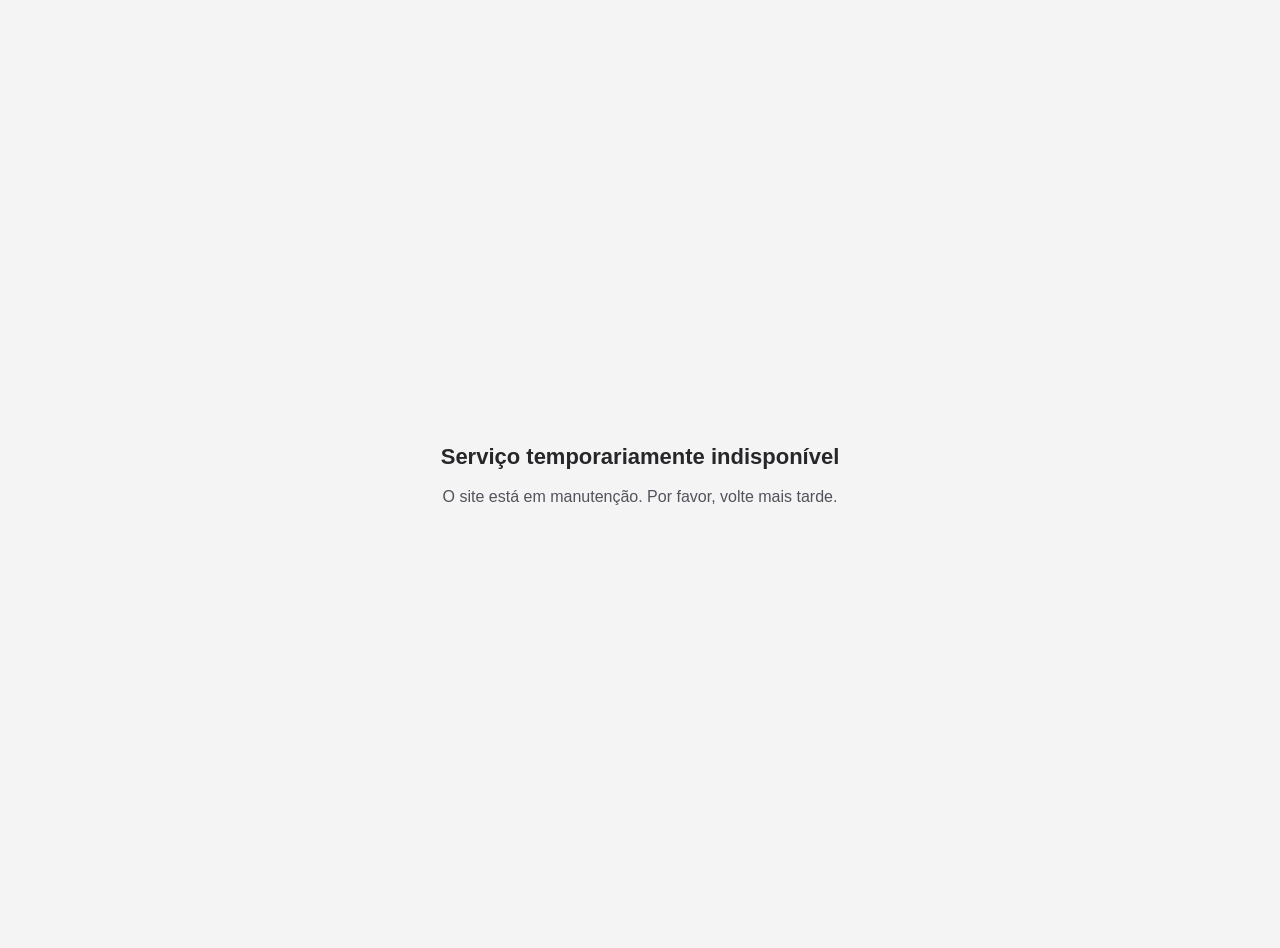
==== commit f7018c4a: "Plain unbranded "serviço temporariamente indisponível" page CNAME and existing files kept; full site" ====
--- a/index.html
+++ b/index.html
@@ -3,76 +3,30 @@
 <head>
   <meta charset="utf-8">
   <meta name="viewport" content="width=device-width, initial-scale=1">
-  <title>Lagoa Azul · Serviço temporariamente indisponível</title>
+  <title>Serviço temporariamente indisponível</title>
   <meta name="robots" content="noindex">
-  <link rel="icon" type="image/png" href="assets/logo.png">
-  <link rel="preconnect" href="https://fonts.googleapis.com">
-  <link rel="preconnect" href="https://fonts.gstatic.com" crossorigin>
-  <link href="https://fonts.googleapis.com/css2?family=Montserrat:wght@300;400;500;600;700&display=swap" rel="stylesheet">
   <style>
-    :root {
-      --blue-950:#082334; --blue-900:#0a2c42; --blue-800:#0d374f; --blue-700:#124a70; --blue-600:#17537c;
-      --teal:#2fbfd4; --teal-soft:#6fe0ec; --text:#eaf6f9; --muted:#a9c4d6; --line:rgba(111,224,236,.16);
-      --scale: url("data:image/svg+xml,%3Csvg xmlns='http://www.w3.org/2000/svg' width='60' height='30' viewBox='0 0 60 30'%3E%3Cg fill='none' stroke='%23ffffff' stroke-opacity='0.05' stroke-width='1.4'%3E%3Cpath d='M0 30 Q15 2 30 30 Q45 2 60 30'/%3E%3Cpath d='M-30 15 Q-15 -13 0 15 Q15 -13 30 15 Q45 -13 60 15 Q75 -13 90 15'/%3E%3C/g%3E%3C/svg%3E");
+    html, body { height: 100%; margin: 0; }
+    body {
+      font-family: -apple-system, BlinkMacSystemFont, "Segoe UI", Roboto, Helvetica, Arial, sans-serif;
+      background: #f4f4f5;
+      color: #3f3f46;
+      display: flex;
+      align-items: center;
+      justify-content: center;
+      text-align: center;
+      padding: 24px;
+      line-height: 1.5;
     }
-    * { margin: 0; padding: 0; box-sizing: border-box; }
-    body {
-      font-family: 'Montserrat', -apple-system, BlinkMacSystemFont, sans-serif;
-      color: var(--text); min-height: 100vh; text-align: center;
-      display: flex; align-items: center; justify-content: center; padding: 32px 24px;
-      background: var(--scale),
-        radial-gradient(1000px 520px at 50% -10%, rgba(47,191,212,.18), transparent 60%),
-        linear-gradient(180deg, var(--blue-800) 0%, var(--blue-900) 50%, var(--blue-950) 100%);
-      background-size: 60px 30px, auto, auto;
-      -webkit-font-smoothing: antialiased;
-    }
-    .box { max-width: 560px; }
-    .mark { height: 132px; margin: 0 auto 22px; filter: drop-shadow(0 8px 24px rgba(0,0,0,.28)); }
-    .wordmark { height: clamp(58px, 12vw, 104px); width: auto; margin: 0 auto 10px; }
-    .restaurante { text-transform: uppercase; letter-spacing: 10px; font-size: 14px; color: var(--teal-soft); font-weight: 500; margin-bottom: 40px; padding-left: 10px; }
-    .badge {
-      display: inline-block; background: linear-gradient(180deg, #eefafc, #dff2f7); color: var(--blue-700);
-      font-weight: 700; text-transform: uppercase; letter-spacing: .5px; font-size: clamp(15px, 3.2vw, 20px);
-      padding: 12px 30px; border-radius: 999px; box-shadow: 0 12px 30px rgba(3,20,34,.3); margin-bottom: 26px;
-    }
-    h1 { font-size: clamp(24px, 5vw, 34px); font-weight: 700; line-height: 1.2; margin-bottom: 16px; }
-    p { color: #cbdeeb; font-weight: 300; font-size: 17px; max-width: 440px; margin: 0 auto; }
-    .contact { margin-top: 34px; padding-top: 26px; border-top: 1px solid var(--line); display: flex; gap: 14px; justify-content: center; flex-wrap: wrap; }
-    .btn {
-      display: inline-flex; align-items: center; gap: 9px; text-decoration: none;
-      padding: 13px 24px; border-radius: 999px; font-weight: 700; font-size: 14px; letter-spacing: .3px;
-      transition: transform .15s ease, box-shadow .2s ease, background .2s;
-    }
-    .btn.call { background: var(--teal); color: #05303b; box-shadow: 0 10px 26px rgba(47,191,212,.35); }
-    .btn.call:hover { transform: translateY(-1px); background: var(--teal-soft); }
-    .btn.wa { background: transparent; color: var(--teal-soft); border: 1px solid rgba(111,224,236,.5); }
-    .btn.wa:hover { background: rgba(111,224,236,.1); color: #fff; }
-    .foot { margin-top: 30px; color: #6d889c; font-size: 13px; }
+    .box { max-width: 460px; }
+    h1 { font-size: 22px; font-weight: 600; color: #27272a; margin: 0 0 12px; }
+    p { font-size: 16px; margin: 0; color: #52525b; }
   </style>
 </head>
 <body>
   <div class="box">
-    <img class="mark" src="assets/logo.png" alt="Lagoa Azul">
-    <img class="wordmark" src="assets/wordmark.png" alt="Lagoa Azul">
-    <div class="restaurante">Restaurante</div>
-
-    <div class="badge">Serviço temporariamente indisponível</div>
-    <h1>Voltamos em breve</h1>
-    <p>Estamos a fazer algumas melhorias no nosso site. Obrigado pela sua paciência — para reservas ou informações, contacte-nos.</p>
-
-    <div class="contact">
-      <a class="btn call" href="tel:+351214951895">
-        <svg width="18" height="18" viewBox="0 0 24 24" fill="none" stroke="currentColor" stroke-width="2"><path d="M22 16.9v3a2 2 0 0 1-2.2 2 19.8 19.8 0 0 1-8.6-3 19.5 19.5 0 0 1-6-6 19.8 19.8 0 0 1-3-8.6A2 2 0 0 1 4.1 2h3a2 2 0 0 1 2 1.7c.1.9.4 1.8.7 2.7a2 2 0 0 1-.5 2.1L8.1 9.9a16 16 0 0 0 6 6l1.4-1.2a2 2 0 0 1 2.1-.5c.9.3 1.8.6 2.7.7a2 2 0 0 1 1.7 2z"/></svg>
-        +351 214 951 895
-      </a>
-      <a class="btn wa" href="https://wa.me/244924129295" target="_blank" rel="noopener">
-        <svg width="18" height="18" viewBox="0 0 24 24" fill="none" stroke="currentColor" stroke-width="2"><path d="M21 11.5a8.4 8.4 0 0 1-12.2 7.5L3 21l2.1-5.6A8.4 8.4 0 1 1 21 11.5z"/></svg>
-        WhatsApp
-      </a>
-    </div>
-
-    <p class="foot">© <span id="year"></span> Restaurante Lagoa Azul</p>
+    <h1>Serviço temporariamente indisponível</h1>
+    <p>O site está em manutenção. Por favor, volte mais tarde.</p>
   </div>
-  <script>document.getElementById('year').textContent = new Date().getFullYear();</script>
 </body>
 </html>
